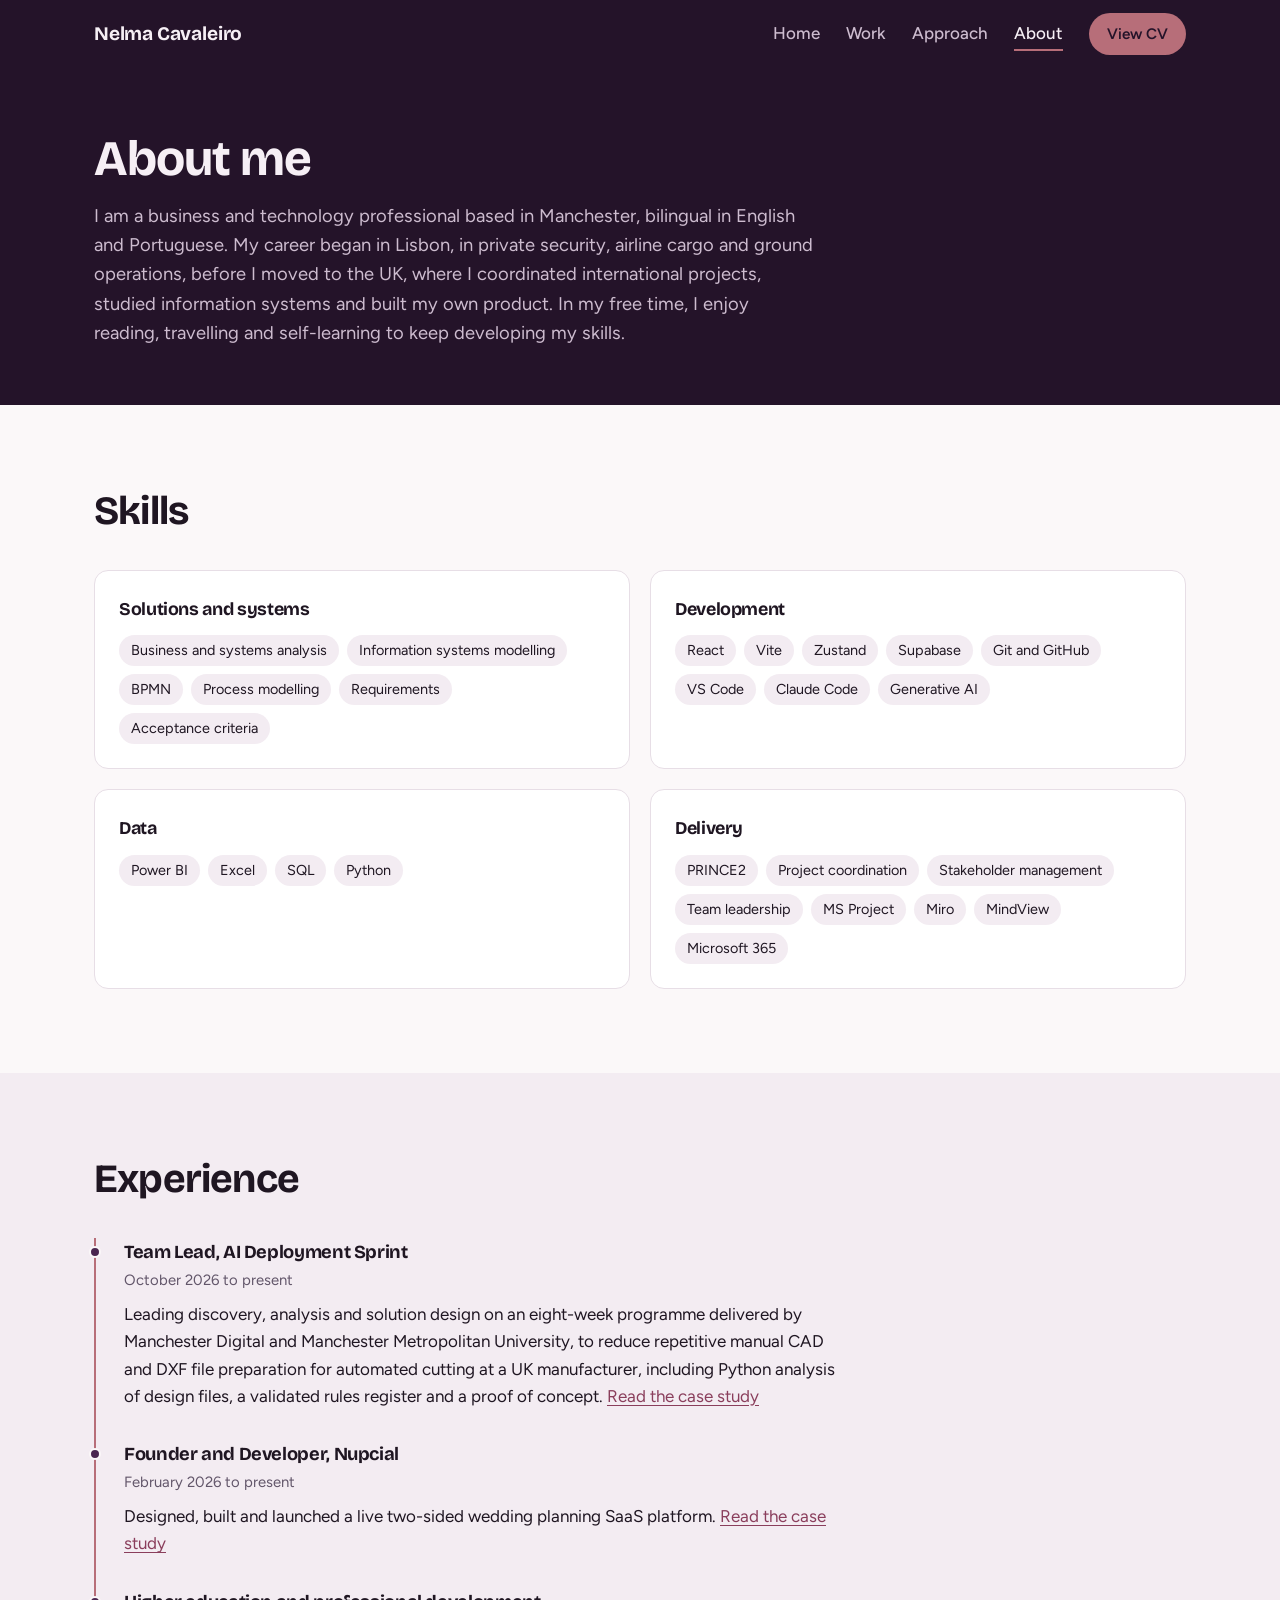
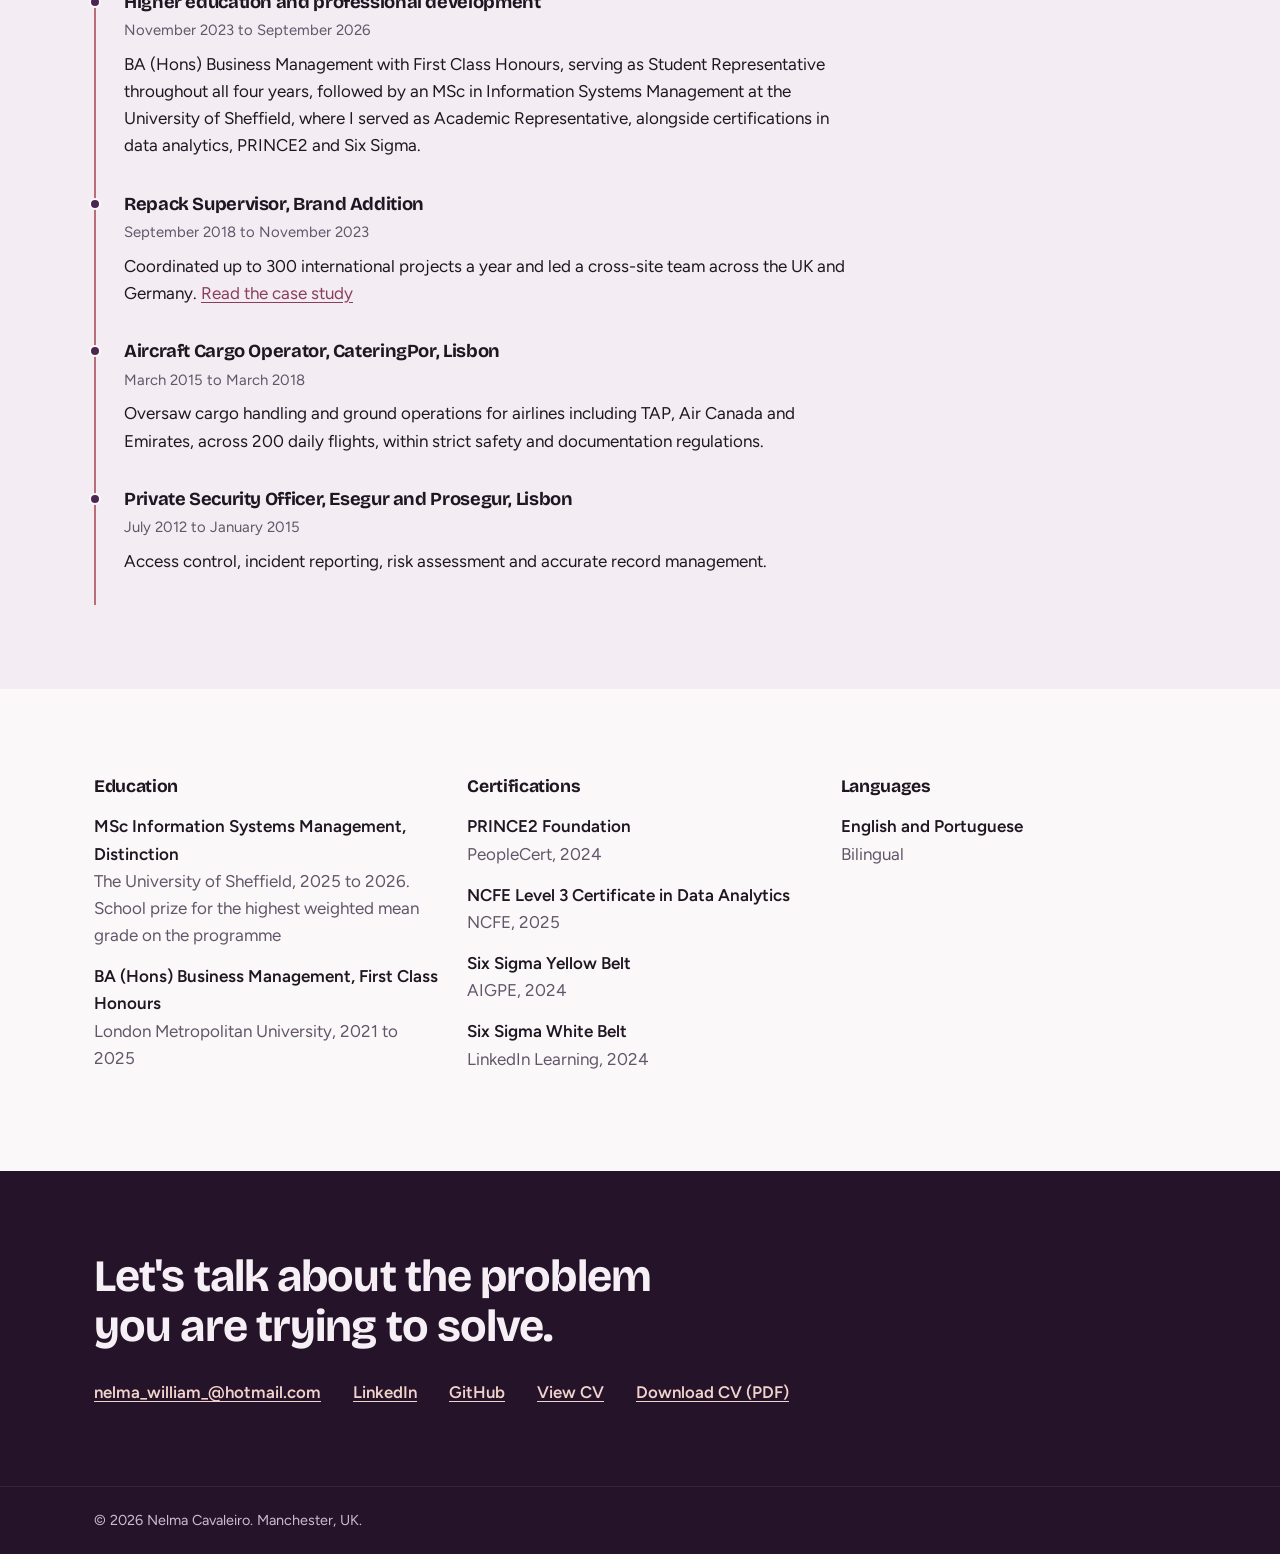
==== about.html @ 1a5c55c7 "Add files upload" ====
<!DOCTYPE html>
<html lang="en-GB">
<head>
  <meta charset="utf-8">
  <meta name="viewport" content="width=device-width, initial-scale=1">
  <title>About | Nelma Cavaleiro</title>
  <meta name="description" content="About Nelma Cavaleiro: skills, experience, education and certifications.">
  <meta property="og:title" content="About | Nelma Cavaleiro">
  <meta property="og:description" content="About Nelma Cavaleiro: skills, experience, education and certifications.">
  <meta property="og:type" content="website">
  <link rel="icon" href="data:image/svg+xml,<svg xmlns='http://www.w3.org/2000/svg' viewBox='0 0 32 32'><rect width='32' height='32' rx='8' fill='%23241329'/><text x='16' y='21.5' font-family='Arial' font-size='14' font-weight='700' fill='%23F1D3CB' text-anchor='middle'>NC</text></svg>">
  <link rel="preconnect" href="https://fonts.googleapis.com">
  <link rel="preconnect" href="https://fonts.gstatic.com" crossorigin>
  <link href="https://fonts.googleapis.com/css2?family=Bricolage+Grotesque:opsz,wght@12..96,500;12..96,700&family=Figtree:wght@400;500;600;700&display=swap" rel="stylesheet">
  <link rel="stylesheet" href="assets/css/style.css">
</head>
<body>
  <a class="skip" href="#main">Skip to content</a>
  <header class="site-header">
    <div class="wrap header-inner">
      <a class="brand" href="index.html">Nelma Cavaleiro</a>
      <button class="nav-toggle" aria-expanded="false" aria-controls="site-nav">Menu</button>
      <nav aria-label="Main">
        <ul class="nav" id="site-nav">
        <li><a href="index.html">Home</a></li>
        <li><a href="work.html">Work</a></li>
        <li><a href="approach.html">Approach</a></li>
        <li><a href="about.html" aria-current="page">About</a></li>
        <li><a class="btn btn-rose btn-small" href="assets/Nelma_Cavaleiro_CV.pdf" target="_blank" rel="noopener">View CV</a></li>
        </ul>
      </nav>
    </div>
  </header>
  <main id="main">
    <section class="page-head">
      <div class="wrap">
        <h1>About me</h1>
        <p>I am a business and technology professional based in Manchester, bilingual in English and Portuguese. My career began in Lisbon, in private security, airline cargo and ground operations, before I moved to the UK, where I coordinated international projects, studied information systems and built my own product. In my free time, I enjoy reading, travelling and self-learning to keep developing my skills.</p>
      </div>
    </section>
    <section class="section">
      <div class="wrap">
        <div class="section-head"><h2>Skills</h2></div>
        <div class="skills">
          <div class="skill-group"><h3>Solutions and systems</h3><ul class="chips"><li>Business and systems analysis</li><li>Information systems modelling</li><li>BPMN</li><li>Process modelling</li><li>Requirements</li><li>Acceptance criteria</li></ul></div>
          <div class="skill-group"><h3>Development</h3><ul class="chips"><li>React</li><li>Vite</li><li>Zustand</li><li>Supabase</li><li>Git and GitHub</li><li>VS Code</li><li>Claude Code</li><li>Generative AI</li></ul></div>
          <div class="skill-group"><h3>Data</h3><ul class="chips"><li>Power BI</li><li>Excel</li><li>SQL</li><li>Python</li></ul></div>
          <div class="skill-group"><h3>Delivery</h3><ul class="chips"><li>PRINCE2</li><li>Project coordination</li><li>Stakeholder management</li><li>Team leadership</li><li>MS Project</li><li>Miro</li><li>MindView</li><li>Microsoft 365</li></ul></div>
        </div>
      </div>
    </section>
    <section class="section section-tint">
      <div class="wrap">
        <div class="section-head"><h2>Experience</h2></div>
        <ol class="timeline">
          <li><h3>Team Lead, AI Deployment Sprint</h3><p class="when">October 2026 to present</p><p>Leading discovery, analysis and solution design on an eight-week programme delivered by Manchester Digital and Manchester Metropolitan University, to reduce repetitive manual CAD and DXF file preparation for automated cutting at a UK manufacturer, including Python analysis of design files, a validated rules register and a proof of concept. <a href="case-ai-sprint.html">Read the case study</a></p></li>
          <li><h3>Founder and Developer, Nupcial</h3><p class="when">February 2026 to present</p><p>Designed, built and launched a live two-sided wedding planning SaaS platform. <a href="case-nupcial.html">Read the case study</a></p></li>
          <li><h3>Higher education and professional development</h3><p class="when">November 2023 to September 2026</p><p>BA (Hons) Business Management with First Class Honours, serving as Student Representative throughout all four years, followed by an MSc in Information Systems Management at the University of Sheffield, where I served as Academic Representative, alongside certifications in data analytics, PRINCE2 and Six Sigma.</p></li>
          <li><h3>Repack Supervisor, Brand Addition</h3><p class="when">September 2018 to November 2023</p><p>Coordinated up to 300 international projects a year and led a cross-site team across the UK and Germany. <a href="case-brand-addition.html">Read the case study</a></p></li>
          <li><h3>Aircraft Cargo Operator, CateringPor, Lisbon</h3><p class="when">March 2015 to March 2018</p><p>Oversaw cargo handling and ground operations for airlines including TAP, Air Canada and Emirates, across 200 daily flights, within strict safety and documentation regulations.</p></li>
          <li><h3>Private Security Officer, Esegur and Prosegur, Lisbon</h3><p class="when">July 2012 to January 2015</p><p>Access control, incident reporting, risk assessment and accurate record management.</p></li>
        </ol>
      </div>
    </section>
    <section class="section">
      <div class="wrap creds">
        <div><h3>Education</h3><dl>
          <dt>MSc Information Systems Management, Distinction</dt><dd>The University of Sheffield, 2025 to 2026. School prize for the highest weighted mean grade on the programme</dd>
          <dt>BA (Hons) Business Management, First Class Honours</dt><dd>London Metropolitan University, 2021 to 2025</dd>
        </dl></div>
        <div><h3>Certifications</h3><dl>
          <dt>PRINCE2 Foundation</dt><dd>PeopleCert, 2024</dd>
          <dt>NCFE Level 3 Certificate in Data Analytics</dt><dd>NCFE, 2025</dd>
          <dt>Six Sigma Yellow Belt</dt><dd>AIGPE, 2024</dd>
          <dt>Six Sigma White Belt</dt><dd>LinkedIn Learning, 2024</dd>
        </dl></div>
        <div><h3>Languages</h3><dl>
          <dt>English and Portuguese</dt><dd>Bilingual</dd>
        </dl></div>
      </div>
    </section>
  </main>
  <section class="contact" id="contact">
    <div class="wrap">
      <h2>Let's talk about the problem you are trying to solve.</h2>
      <ul class="contact-links">
        <li><a href="mailto:nelma_william_@hotmail.com">nelma_william_@hotmail.com</a></li>
        <li><a href="https://www.linkedin.com/in/nelma-cavaleiro" target="_blank" rel="noopener">LinkedIn</a></li>
        <li><a href="https://github.com/nelmacavaleiro" target="_blank" rel="noopener">GitHub</a></li>
        <li><a href="assets/Nelma_Cavaleiro_CV.pdf" target="_blank" rel="noopener">View CV</a></li>
        <li><a href="assets/Nelma_Cavaleiro_CV.pdf" download="Nelma_Cavaleiro_CV.pdf">Download CV (PDF)</a></li>
      </ul>
    </div>
  </section>
  <footer class="site-footer">
    <div class="wrap"><p>&copy; <span id="year">2026</span> Nelma Cavaleiro. Manchester, UK.</p></div>
  </footer>
  <script src="assets/js/main.js"></script>
</body>
</html>
---- assets/css/style.css ----
/* Palette: deep plum and rose gold, with a soft blush white for reading. */
:root {
  --bg: #FBF8F9;
  --surface: #FFFFFF;
  --ink: #1F1622;
  --muted: #62566A;
  --line: #E7DEE6;
  --link: #8A3E5C;
  --plum-900: #241329;
  --plum-700: #4A2650;
  --plum-tint: #F3ECF2;
  --rose: #B76E79;
  --rose-soft: #F1D3CB;
  --on-dark: #F6EFF5;
  --on-dark-muted: #CDBCCF;
  --display: "Bricolage Grotesque", "Segoe UI", "Helvetica Neue", Arial, sans-serif;
  --body: "Figtree", "Segoe UI", "Helvetica Neue", Arial, sans-serif;
  --wrap: 1140px;
  color-scheme: light;
}

@media (prefers-color-scheme: dark) {
  :root {
    --bg: #150C18;
    --surface: #201525;
    --ink: #F2EAF2;
    --muted: #B8A9BD;
    --line: #3A2B3F;
    --link: #EBA9B7;
    --plum-900: #0E0710;
    --plum-700: #6B3A73;
    --plum-tint: #1E1323;
    --rose: #D49AA2;
    --rose-soft: #4A2B33;
    color-scheme: dark;
  }
}

*, *::before, *::after { box-sizing: border-box; }
html { scroll-behavior: smooth; scroll-padding-top: 84px; }
body { margin: 0; background: var(--bg); color: var(--ink); font-family: var(--body); font-size: 1.0625rem; line-height: 1.6; -webkit-font-smoothing: antialiased; }
img, svg { max-width: 100%; }
a { color: var(--link); text-underline-offset: 3px; }
a:hover { text-decoration-thickness: 2px; }
:focus-visible { outline: 3px solid var(--rose); outline-offset: 3px; border-radius: 4px; }
h1, h2, h3 { font-family: var(--display); letter-spacing: -0.02em; }

.wrap { max-width: var(--wrap); margin: 0 auto; padding: 0 24px; }
.skip { position: absolute; left: 16px; top: -48px; background: var(--plum-700); color: #fff; padding: 8px 14px; border-radius: 6px; z-index: 20; }
.skip:focus { top: 12px; }

/* Header */
.site-header { position: sticky; top: 0; z-index: 10; background: var(--plum-900); color: var(--on-dark); }
.header-inner { display: flex; align-items: center; justify-content: space-between; min-height: 68px; gap: 16px; }
.brand { font-family: var(--display); font-weight: 700; font-size: 1.2rem; color: var(--on-dark); text-decoration: none; letter-spacing: -0.01em; }
.brand span { color: var(--rose-soft); font-weight: 500; }
.nav { list-style: none; display: flex; align-items: center; gap: 26px; margin: 0; padding: 0; }
.nav a:not(.btn) { color: var(--on-dark-muted); text-decoration: none; font-weight: 500; padding: 6px 0; border-bottom: 2px solid transparent; }
.nav a:not(.btn):hover { color: var(--on-dark); }
.nav a[aria-current="page"] { color: var(--on-dark); border-bottom-color: var(--rose); }
.nav-toggle { display: none; background: none; border: 1px solid rgba(255,255,255,.3); color: var(--on-dark); border-radius: 8px; padding: 7px 12px; font: inherit; font-weight: 600; cursor: pointer; }

/* Buttons */
.btn { display: inline-block; font-family: var(--body); font-weight: 600; text-decoration: none; padding: 12px 22px; border-radius: 999px; border: 2px solid transparent; transition: background-color .15s ease, color .15s ease, border-color .15s ease; }
.btn-rose { background: var(--rose); color: #241329; }
.btn-rose:hover { background: var(--rose-soft); color: #241329; }
.btn-line-light { border-color: rgba(246,239,245,.45); color: var(--on-dark); }
.btn-line-light:hover { border-color: var(--on-dark); }
.btn-plum { background: var(--plum-700); color: #fff; }
.btn-plum:hover { background: var(--plum-900); }
.btn-small { padding: 7px 16px; font-size: .95rem; }

/* Hero */
.hero { background: var(--plum-900); color: var(--on-dark); position: relative; overflow: hidden; }
.hero::before { content: ""; position: absolute; inset: auto -10% -60% 40%; height: 120%; background: radial-gradient(closest-side, rgba(183,110,121,.22), transparent); pointer-events: none; }
.hero-inner { position: relative; display: grid; grid-template-columns: 1.1fr 1fr; gap: 56px; align-items: center; padding-top: 72px; padding-bottom: 84px; }
.hero-meta { color: var(--on-dark-muted); margin: 0 0 16px; font-weight: 500; }
.hero h1 { font-size: clamp(2.2rem, 4.4vw, 3.6rem); line-height: 1.05; font-weight: 700; margin: 0 0 22px; max-width: 17ch; }
.lede { font-size: 1.18rem; line-height: 1.65; color: var(--on-dark-muted); max-width: 50ch; margin: 0 0 24px; }
.focus { list-style: none; display: flex; flex-wrap: wrap; gap: 10px; margin: 0 0 32px; padding: 0; }
.focus li { border: 1px solid rgba(241,211,203,.5); color: var(--rose-soft); border-radius: 999px; padding: 6px 15px; font-weight: 600; font-size: .95rem; }
.hero-actions { display: flex; gap: 14px; flex-wrap: wrap; }

/* System map: the signature element */
.system-map { margin: 0; }
.system-map svg { display: block; width: 100%; height: auto; }
.links path { fill: none; stroke: var(--rose); stroke-width: 2.5; stroke-dasharray: 120; }
.joints circle { fill: var(--rose); }
.node rect { fill: rgba(255,255,255,.06); stroke: rgba(255,255,255,.22); stroke-width: 1.5; transition: fill .15s ease, stroke .15s ease; }
.node .n-title { font-family: var(--display); font-weight: 700; font-size: 18px; fill: #F6EFF5; }
.node .n-sub { font-family: var(--body); font-size: 14px; fill: #CDBCCF; }
.node:hover rect, .node:focus-visible rect { fill: rgba(183,110,121,.18); stroke: var(--rose); }
.node:focus { outline: none; }
.node-current rect { stroke: var(--rose); stroke-width: 2; }
.system-map figcaption { color: var(--on-dark-muted); font-size: .92rem; margin-top: 10px; }
@media (prefers-reduced-motion: no-preference) {
  .links path { animation: draw .7s ease-out both; }
  .links path:nth-child(2) { animation-delay: .4s; }
  .links path:nth-child(3) { animation-delay: .8s; }
  .joints circle { animation: fade .3s ease-out both; }
  .joints circle:nth-child(1) { animation-delay: .6s; }
  .joints circle:nth-child(2) { animation-delay: 1s; }
  .joints circle:nth-child(3) { animation-delay: 1.4s; }
}
@keyframes draw { from { stroke-dashoffset: 120; } to { stroke-dashoffset: 0; } }
@keyframes fade { from { opacity: 0; } to { opacity: 1; } }

/* Capabilities strip */
.capabilities { background: var(--surface); border-bottom: 1px solid var(--line); }
.cap-grid { display: grid; grid-template-columns: repeat(4, 1fr); }
.cap { padding: 36px 28px 36px 0; }
.cap + .cap { padding-left: 28px; border-left: 1px solid var(--line); }
.cap h2 { font-size: 1.3rem; margin: 0 0 8px; line-height: 1.2; }
.cap p { margin: 0 0 12px; color: var(--muted); line-height: 1.55; }
.cap .evidence { font-size: .9rem; color: var(--link); font-weight: 600; margin: 0; }

/* Sections */
.section { padding: 84px 0; }
.section-tint { background: var(--plum-tint); }
.section-head { max-width: 64ch; margin-bottom: 36px; }
.section-head h2 { font-size: clamp(1.8rem, 3.2vw, 2.5rem); line-height: 1.12; margin: 0 0 12px; }
.section-head p { color: var(--muted); margin: 0; font-size: 1.1rem; }
.more { display: inline-block; margin-top: 30px; font-weight: 600; }

/* Video */
.video-frame { position: relative; aspect-ratio: 16 / 9; max-width: 860px; border-radius: 14px; overflow: hidden; border: 1px solid var(--line); background: var(--surface); }
.video-frame iframe { position: absolute; inset: 0; width: 100%; height: 100%; border: 0; }

/* Work cards */
.work-grid { display: grid; grid-template-columns: repeat(2, 1fr); gap: 20px; }
.work-card { display: flex; flex-direction: column; background: var(--surface); border: 1px solid var(--line); border-radius: 16px; padding: 30px; text-decoration: none; color: var(--ink); transition: border-color .15s ease; }
.work-card:hover, .work-card:focus-visible { border-color: var(--rose); }
.work-card .kind { color: var(--muted); font-size: .92rem; font-weight: 500; margin: 0 0 10px; }
.work-card h3 { font-size: 1.4rem; line-height: 1.22; margin: 0 0 10px; }
.work-card p { color: var(--muted); margin: 0 0 18px; }
.work-card .read { margin-top: auto; color: var(--link); font-weight: 600; }
.tags { display: flex; flex-wrap: wrap; gap: 8px; margin: 0 0 20px; padding: 0; list-style: none; }
.tags li { font-size: .85rem; background: var(--plum-tint); color: var(--ink); border-radius: 999px; padding: 3px 12px; }
.status { display: inline-block; font-size: .82rem; font-weight: 700; background: var(--rose-soft); color: var(--ink); border-radius: 999px; padding: 2px 10px; margin-left: 6px; vertical-align: 2px; }

/* Process flow (a true sequence, so numbered) */
.flow { list-style: none; margin: 0; padding: 0; display: grid; grid-template-columns: repeat(6, 1fr); gap: 0; counter-reset: s; position: relative; }
.flow li { counter-increment: s; padding: 0 18px 0 0; position: relative; }
.flow li::before { content: counter(s); display: grid; place-items: center; width: 42px; height: 42px; border-radius: 50%; background: var(--plum-700); color: #fff; font-family: var(--display); font-weight: 700; margin-bottom: 14px; position: relative; z-index: 1; }
.flow li::after { content: ""; position: absolute; top: 20px; left: 42px; right: 0; height: 2px; background: var(--rose); opacity: .6; }
.flow li:last-child::after { display: none; }
.flow h3 { font-size: 1.08rem; margin: 0 0 6px; }
.flow p { margin: 0; color: var(--muted); font-size: .97rem; line-height: 1.5; }

/* Page header for inner pages */
.page-head { background: var(--plum-900); color: var(--on-dark); padding: 64px 0 56px; }
.page-head h1 { font-size: clamp(2rem, 4vw, 3.1rem); line-height: 1.08; margin: 0 0 16px; max-width: 22ch; }
.page-head p { color: var(--on-dark-muted); font-size: 1.15rem; max-width: 60ch; margin: 0; }
.crumbs { margin: 0 0 18px; font-size: .95rem; }
.crumbs a { color: var(--rose-soft); }
.case-meta { display: grid; grid-template-columns: repeat(4, auto); justify-content: start; gap: 12px 44px; margin: 28px 0 0; }
.case-meta dt { color: var(--on-dark-muted); font-size: .88rem; }
.case-meta dd { margin: 0; font-weight: 600; }

/* Long-form content */
.prose-grid { display: grid; grid-template-columns: minmax(0, 1fr) 320px; gap: 64px; align-items: start; }
.prose h2 { font-size: 1.55rem; margin: 44px 0 12px; line-height: 1.2; }
.prose h2:first-child { margin-top: 0; }
.prose p, .prose li { max-width: 66ch; }
.prose ul { padding-left: 1.2em; }
.prose li { margin-bottom: 8px; }
.side { position: sticky; top: 100px; display: flex; flex-direction: column; gap: 18px; }
.side-box { background: var(--surface); border: 1px solid var(--line); border-radius: 14px; padding: 22px; }
.side-box h3 { font-size: 1rem; margin: 0 0 10px; color: var(--link); }
.side-box p { margin: 0; line-height: 1.55; }
.next { display: flex; justify-content: space-between; gap: 20px; flex-wrap: wrap; border-top: 1px solid var(--line); margin-top: 56px; padding-top: 28px; font-weight: 600; }

/* Diagrams on light backgrounds */
.arch { margin: 0; }
.arch svg { display: block; width: 100%; height: auto; }
.arch-links path { stroke: var(--rose); stroke-width: 2.5; fill: none; }
.a-box { fill: var(--surface); stroke: var(--line); stroke-width: 1.5; }
.a-main { fill: var(--plum-tint); stroke: var(--plum-700); }
.a-title { font-family: var(--display); font-weight: 700; font-size: 15px; fill: var(--ink); }
.a-sub { font-family: var(--body); font-size: 12.5px; fill: var(--muted); }
.a-chip { fill: var(--surface); stroke: var(--line); }
.a-chip-t { font-family: var(--body); font-size: 11.5px; fill: var(--ink); }
.arch figcaption { text-align: center; color: var(--muted); font-size: .85rem; margin-top: 8px; }

/* Approach page */
.step-detail { display: grid; grid-template-columns: 80px minmax(0, 1fr) minmax(0, 1fr); gap: 32px; padding: 40px 0; border-top: 1px solid var(--line); }
.step-num { font-family: var(--display); font-weight: 700; font-size: 2.6rem; color: var(--rose); line-height: 1; }
.step-detail h2 { font-size: 1.6rem; margin: 0 0 10px; }
.step-detail p { margin: 0 0 12px; }
.step-detail h3 { font-size: .98rem; margin: 0 0 6px; color: var(--link); }
.step-detail ul { margin: 0 0 16px; padding-left: 1.15em; }
.principles { display: grid; grid-template-columns: repeat(2, 1fr); gap: 20px; }
.principle { background: var(--surface); border-left: 4px solid var(--rose); border-radius: 0 12px 12px 0; padding: 22px 24px; }
.principle h3 { margin: 0 0 6px; font-size: 1.15rem; }
.principle p { margin: 0; color: var(--muted); }

/* About page */
.skills { display: grid; grid-template-columns: repeat(2, 1fr); gap: 20px; }
.skill-group { background: var(--surface); border: 1px solid var(--line); border-radius: 14px; padding: 24px; }
.skill-group h3 { margin: 0 0 12px; font-size: 1.12rem; }
.chips { list-style: none; display: flex; flex-wrap: wrap; gap: 8px; margin: 0; padding: 0; }
.chips li { font-size: .9rem; background: var(--plum-tint); border-radius: 999px; padding: 4px 12px; }
.timeline { list-style: none; margin: 0; padding: 0; border-left: 2px solid var(--rose); }
.timeline li { position: relative; padding: 0 0 30px 28px; }
.timeline li::before { content: ""; position: absolute; left: -7px; top: 8px; width: 12px; height: 12px; border-radius: 50%; background: var(--plum-700); border: 2px solid var(--bg); }
.timeline h3 { margin: 0; font-size: 1.15rem; }
.timeline .when { color: var(--muted); font-size: .93rem; margin: 2px 0 8px; }
.timeline p { margin: 0; max-width: 66ch; }
.creds { display: grid; grid-template-columns: repeat(3, 1fr); gap: 28px; }
.creds h3 { margin: 0 0 12px; font-size: 1.1rem; }
.creds dl { margin: 0; }
.creds dt { font-weight: 600; }
.creds dd { margin: 0 0 14px; color: var(--muted); }

/* Contact band */
.contact { background: var(--plum-900); color: var(--on-dark); padding: 80px 0; }
.contact h2 { font-size: clamp(1.8rem, 3.6vw, 2.8rem); line-height: 1.12; max-width: 22ch; margin: 0 0 28px; }
.contact-links { list-style: none; margin: 0; padding: 0; display: flex; flex-wrap: wrap; gap: 14px 32px; }
.contact-links a { color: var(--rose-soft); font-weight: 600; font-size: 1.05rem; }
.site-footer { background: var(--plum-900); color: var(--on-dark-muted); border-top: 1px solid rgba(255,255,255,.08); padding: 22px 0; font-size: .9rem; }
.site-footer p { margin: 0; }

/* Responsive */
@media (max-width: 960px) {
  .hero-inner { grid-template-columns: 1fr; gap: 40px; padding-top: 52px; }
  .system-map { max-width: 520px; }
  .cap-grid { grid-template-columns: repeat(2, 1fr); }
  .cap, .cap + .cap { padding: 28px 22px; border-left: 0; border-top: 1px solid var(--line); }
  .flow { grid-template-columns: repeat(3, 1fr); row-gap: 30px; }
  .flow li:nth-child(3)::after { display: none; }
  .prose-grid { grid-template-columns: 1fr; gap: 40px; }
  .side { position: static; }
  .step-detail { grid-template-columns: 60px 1fr; }
  .step-detail > div:last-child { grid-column: 2; }
  .creds { grid-template-columns: 1fr 1fr; }
  .case-meta { grid-template-columns: repeat(2, auto); }
}
@media (max-width: 720px) {
  .nav-toggle { display: inline-block; margin-left: auto; }
  .header-inner { gap: 0; }
  .nav { display: none; position: absolute; left: 0; right: 0; top: 68px; background: var(--plum-900); flex-direction: column; align-items: flex-start; gap: 4px; padding: 12px 24px 22px; border-top: 1px solid rgba(255,255,255,.1); }
  .nav.open { display: flex; }
  .work-grid, .skills, .principles, .creds { grid-template-columns: 1fr; }
  .cap-grid { grid-template-columns: 1fr; }
  .flow { grid-template-columns: 1fr; }
  .flow li { padding-left: 58px; min-height: 42px; }
  .flow li::before { position: absolute; left: 0; top: 0; margin: 0; }
  .flow li::after { display: none; }
  .section { padding: 60px 0; }
  .step-detail { grid-template-columns: 1fr; gap: 12px; }
  .step-detail > div:last-child { grid-column: auto; }
}
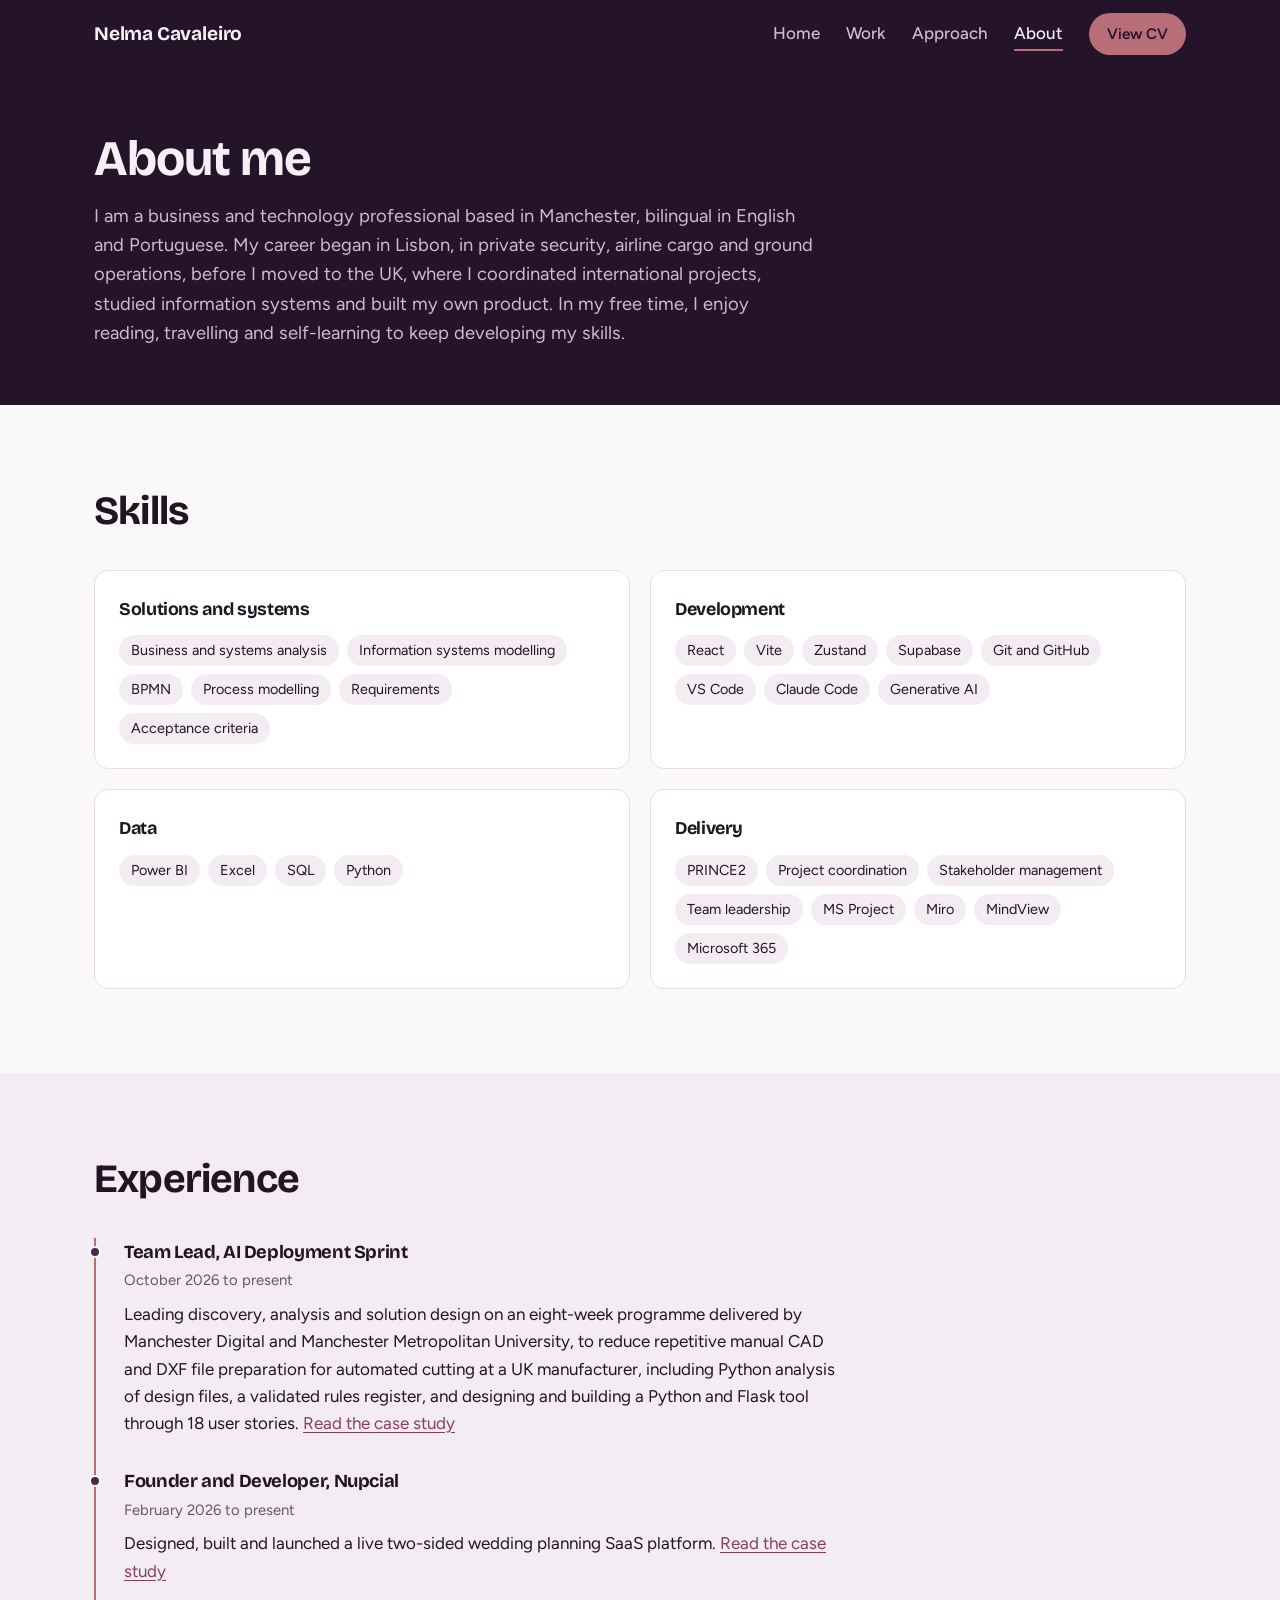
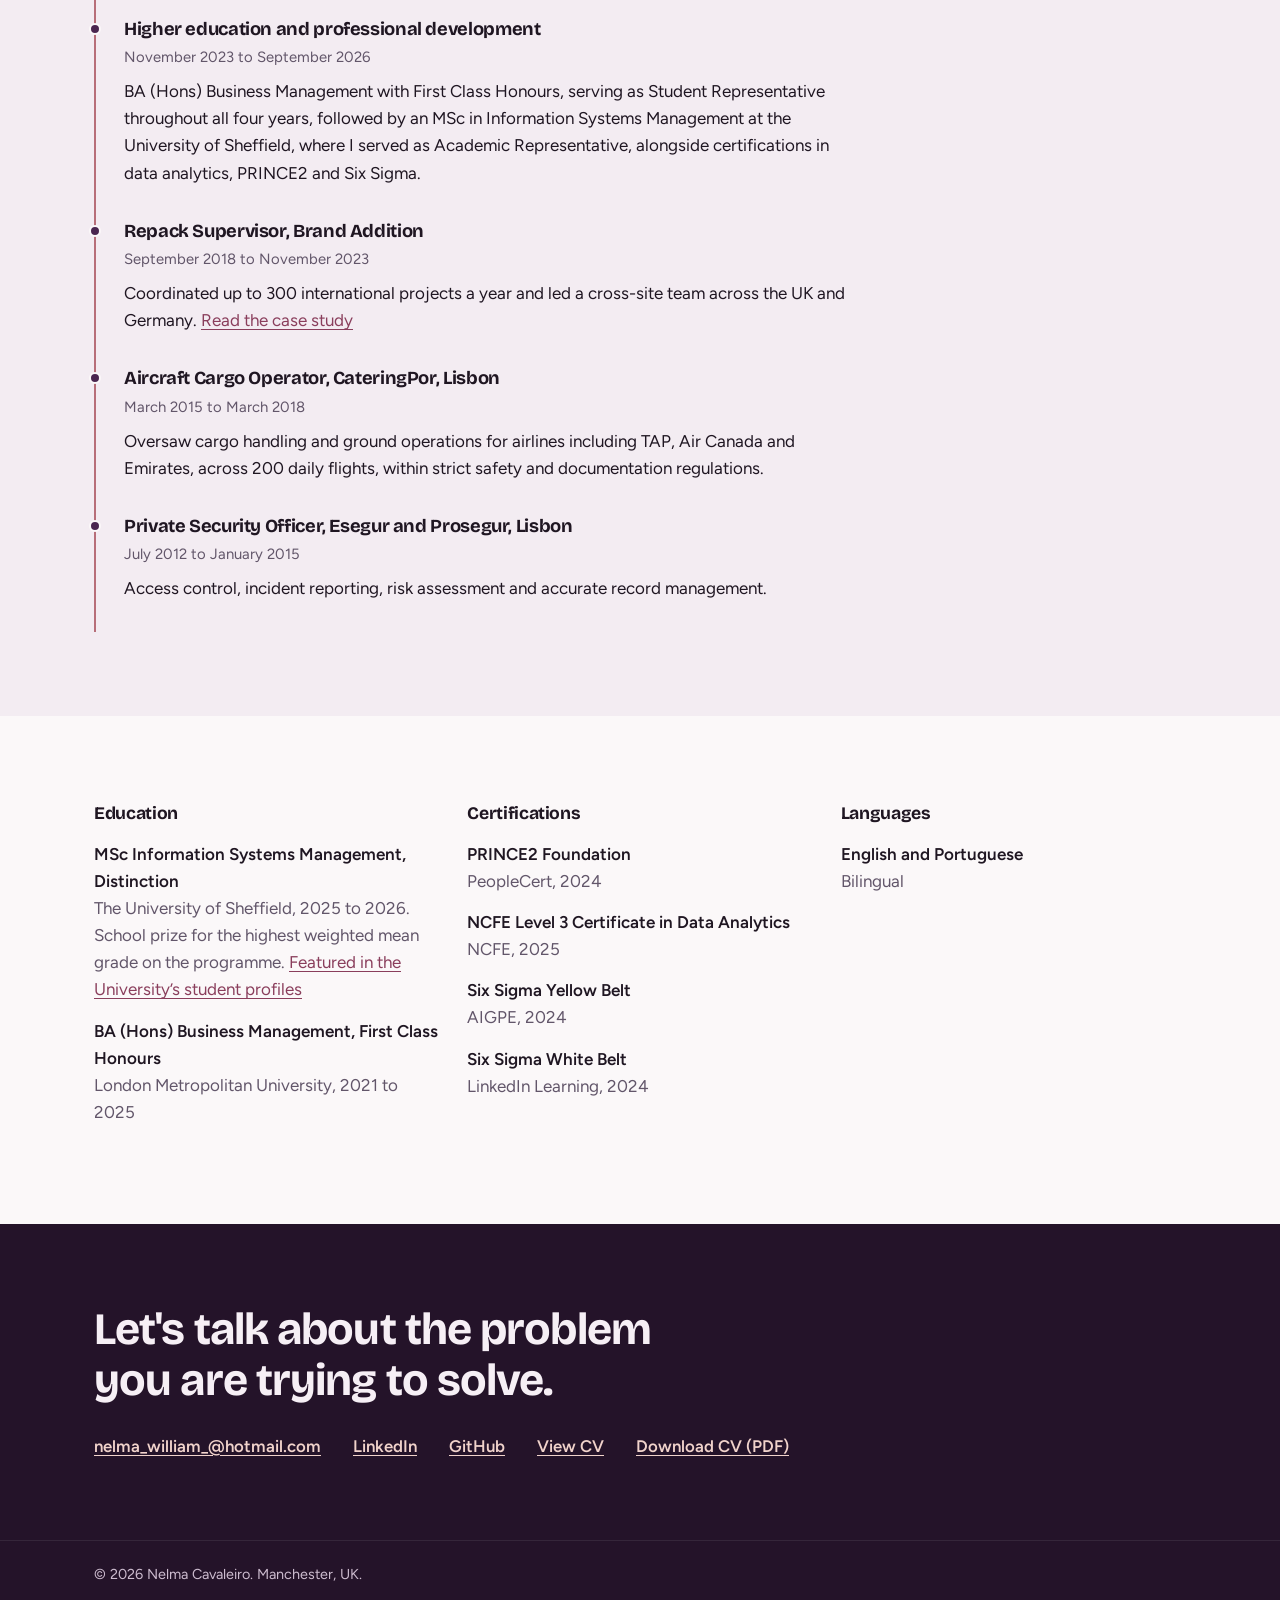
==== commit e8a6511a: "Add files via upload" ====
--- a/about.html
+++ b/about.html
@@ -53,7 +53,7 @@
       <div class="wrap">
         <div class="section-head"><h2>Experience</h2></div>
         <ol class="timeline">
-          <li><h3>Team Lead, AI Deployment Sprint</h3><p class="when">October 2026 to present</p><p>Leading discovery, analysis and solution design on an eight-week programme delivered by Manchester Digital and Manchester Metropolitan University, to reduce repetitive manual CAD and DXF file preparation for automated cutting at a UK manufacturer, including Python analysis of design files, a validated rules register and a proof of concept. <a href="case-ai-sprint.html">Read the case study</a></p></li>
+          <li><h3>Team Lead, AI Deployment Sprint</h3><p class="when">October 2026 to present</p><p>Leading discovery, analysis and solution design on an eight-week programme delivered by Manchester Digital and Manchester Metropolitan University, to reduce repetitive manual CAD and DXF file preparation for automated cutting at a UK manufacturer, including Python analysis of design files, a validated rules register, and designing and building a Python and Flask tool through 18 user stories. <a href="case-ai-sprint.html">Read the case study</a></p></li>
           <li><h3>Founder and Developer, Nupcial</h3><p class="when">February 2026 to present</p><p>Designed, built and launched a live two-sided wedding planning SaaS platform. <a href="case-nupcial.html">Read the case study</a></p></li>
           <li><h3>Higher education and professional development</h3><p class="when">November 2023 to September 2026</p><p>BA (Hons) Business Management with First Class Honours, serving as Student Representative throughout all four years, followed by an MSc in Information Systems Management at the University of Sheffield, where I served as Academic Representative, alongside certifications in data analytics, PRINCE2 and Six Sigma.</p></li>
           <li><h3>Repack Supervisor, Brand Addition</h3><p class="when">September 2018 to November 2023</p><p>Coordinated up to 300 international projects a year and led a cross-site team across the UK and Germany. <a href="case-brand-addition.html">Read the case study</a></p></li>
@@ -65,7 +65,7 @@
     <section class="section">
       <div class="wrap creds">
         <div><h3>Education</h3><dl>
-          <dt>MSc Information Systems Management, Distinction</dt><dd>The University of Sheffield, 2025 to 2026. School prize for the highest weighted mean grade on the programme</dd>
+          <dt>MSc Information Systems Management, Distinction</dt><dd>The University of Sheffield, 2025 to 2026. School prize for the highest weighted mean grade on the programme. <a href="https://sheffield.ac.uk/ijc/postgraduate/meet-our-postgraduate-students/nelma-william-dos-santos-cavaleiro" target="_blank" rel="noopener">Featured in the University’s student profiles</a></dd>
           <dt>BA (Hons) Business Management, First Class Honours</dt><dd>London Metropolitan University, 2021 to 2025</dd>
         </dl></div>
         <div><h3>Certifications</h3><dl>
--- a/assets/css/style.css
+++ b/assets/css/style.css
@@ -250,3 +250,17 @@
   .step-detail { grid-template-columns: 1fr; gap: 12px; }
   .step-detail > div:last-child { grid-column: auto; }
 }
+
+/* Screenshot gallery */
+.gallery-section { margin-top: 56px; }
+.gallery-section h2 { font-size: 1.55rem; margin: 0 0 8px; }
+.gallery-section > p { color: var(--muted); margin: 0 0 24px; max-width: 66ch; }
+.gallery { display: grid; grid-template-columns: repeat(2, minmax(0, 1fr)); gap: 22px; }
+.shot { margin: 0; }
+.shot a { display: block; border: 1px solid var(--line); border-radius: 12px; overflow: hidden; background: var(--surface); transition: border-color .15s ease; }
+.shot a:hover, .shot a:focus-visible { border-color: var(--rose); }
+.shot img { display: block; width: 100%; height: auto; }
+.shot figcaption { font-size: .92rem; color: var(--muted); margin-top: 8px; line-height: 1.5; }
+.shot figcaption b { color: var(--ink); font-weight: 600; }
+.feature-shot { margin: 18px 0 0; max-width: 560px; }
+@media (max-width: 720px) { .gallery { grid-template-columns: 1fr; } }
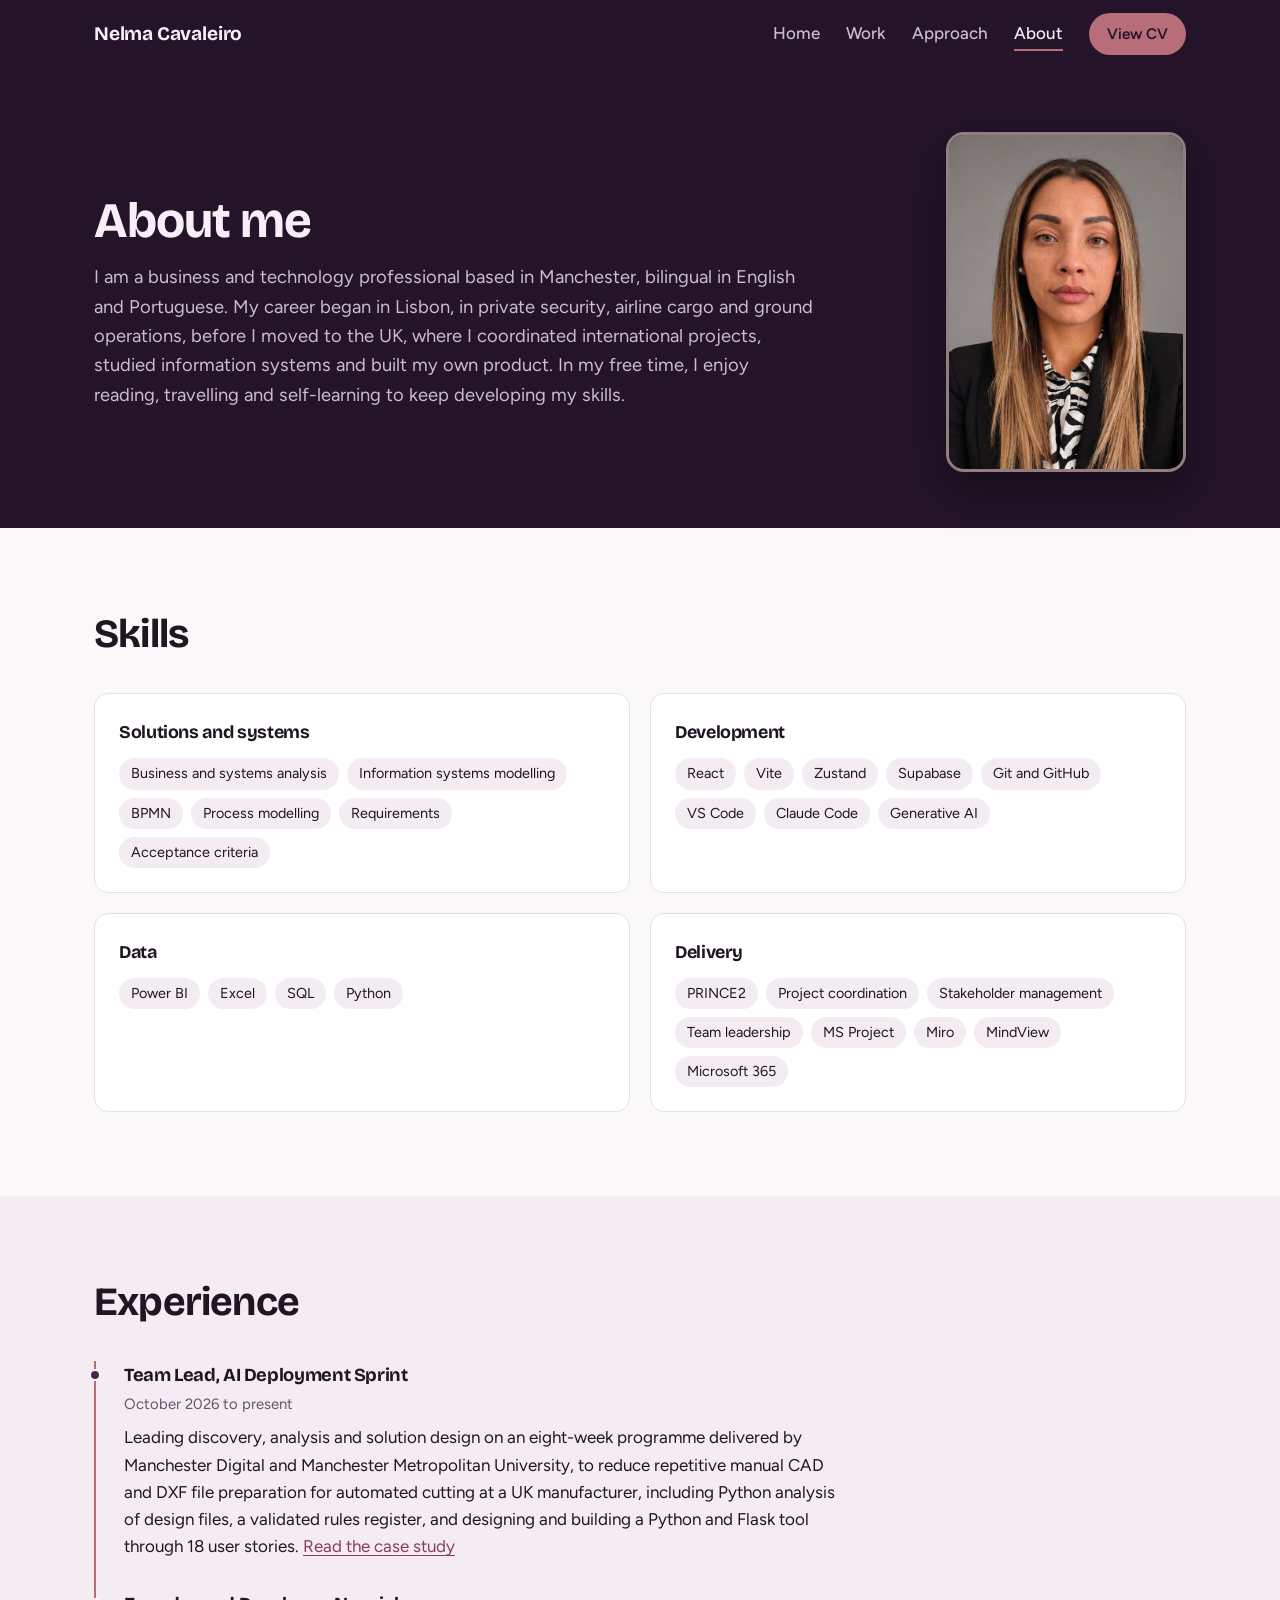
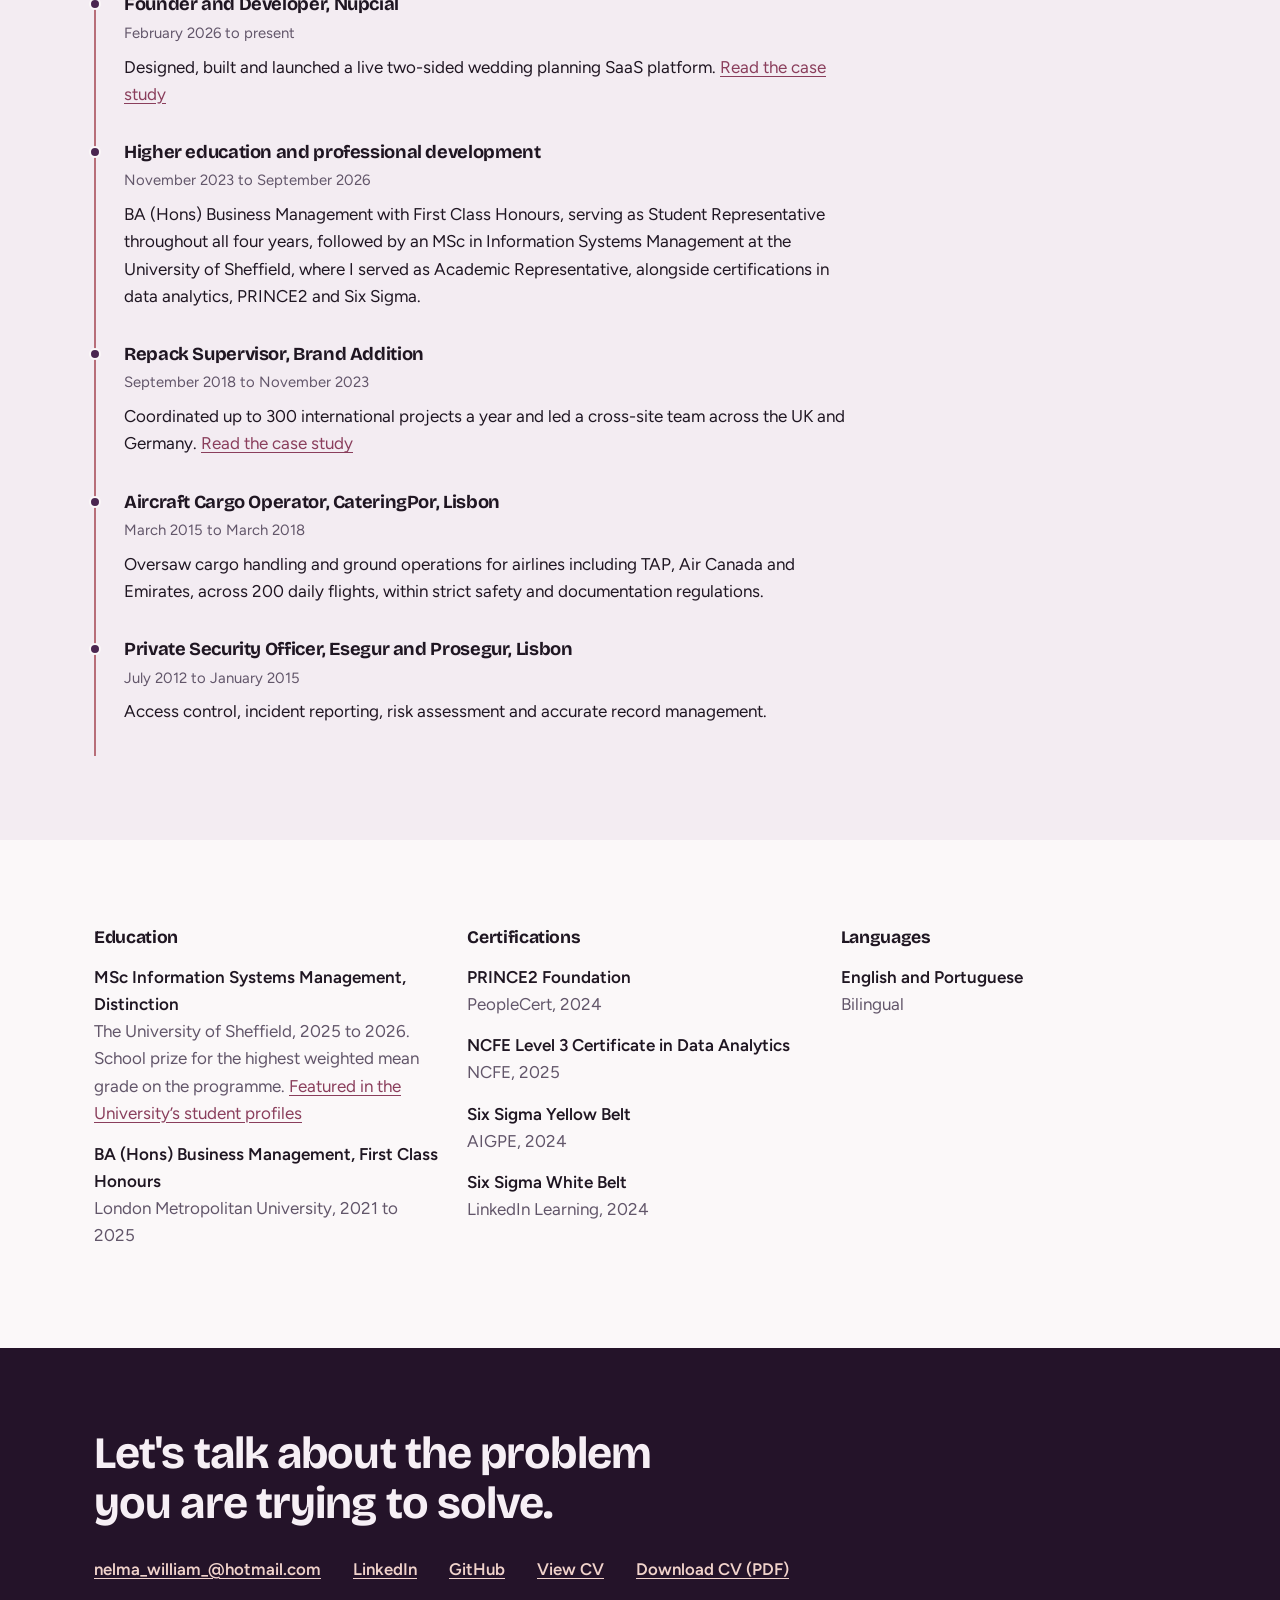
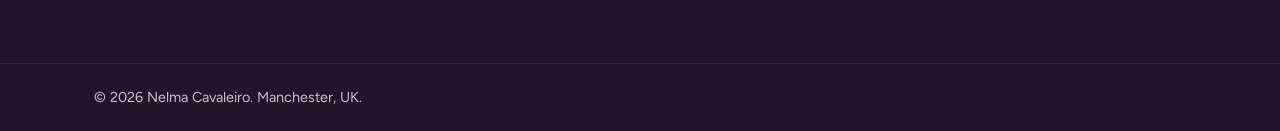
==== commit ffc81e68: "Add files via upload" ====
--- a/about.html
+++ b/about.html
@@ -33,9 +33,12 @@
   </header>
   <main id="main">
     <section class="page-head">
-      <div class="wrap">
-        <h1>About me</h1>
-        <p>I am a business and technology professional based in Manchester, bilingual in English and Portuguese. My career began in Lisbon, in private security, airline cargo and ground operations, before I moved to the UK, where I coordinated international projects, studied information systems and built my own product. In my free time, I enjoy reading, travelling and self-learning to keep developing my skills.</p>
+      <div class="wrap about-head">
+        <div>
+          <h1>About me</h1>
+          <p>I am a business and technology professional based in Manchester, bilingual in English and Portuguese. My career began in Lisbon, in private security, airline cargo and ground operations, before I moved to the UK, where I coordinated international projects, studied information systems and built my own product. In my free time, I enjoy reading, travelling and self-learning to keep developing my skills.</p>
+        </div>
+        <img class="portrait" src="assets/img/nelma-cavaleiro.jpg" alt="Nelma Cavaleiro" width="600" height="850">
       </div>
     </section>
     <section class="section">
--- a/assets/css/style.css
+++ b/assets/css/style.css
@@ -255,12 +255,34 @@
 .gallery-section { margin-top: 56px; }
 .gallery-section h2 { font-size: 1.55rem; margin: 0 0 8px; }
 .gallery-section > p { color: var(--muted); margin: 0 0 24px; max-width: 66ch; }
-.gallery { display: grid; grid-template-columns: repeat(2, minmax(0, 1fr)); gap: 22px; }
-.shot { margin: 0; }
-.shot a { display: block; border: 1px solid var(--line); border-radius: 12px; overflow: hidden; background: var(--surface); transition: border-color .15s ease; }
+.gallery { display: grid; grid-template-columns: repeat(6, minmax(0, 1fr)); gap: 24px; }
+.shot { margin: 0; display: flex; flex-direction: column; }
+.shot a { display: block; border: 1px solid var(--line); border-radius: 12px; overflow: hidden; background: #FFFFFF; transition: border-color .15s ease; }
 .shot a:hover, .shot a:focus-visible { border-color: var(--rose); }
-.shot img { display: block; width: 100%; height: auto; }
-.shot figcaption { font-size: .92rem; color: var(--muted); margin-top: 8px; line-height: 1.5; }
+.shot img { display: block; width: 100%; height: 100%; object-fit: cover; object-position: left top; }
+.shot figcaption { font-size: .92rem; color: var(--muted); margin-top: 10px; line-height: 1.5; }
 .shot figcaption b { color: var(--ink); font-weight: 600; }
+.shot-landing { grid-column: span 2; }
+.shot-dash { grid-column: span 4; }
+.shot-landing a, .shot-dash a { aspect-ratio: auto; height: 340px; }
+.shot-landing img { object-fit: contain; object-position: center; }
+.shot-wide { grid-column: span 6; }
+.shot-wide a { aspect-ratio: 1600 / 862; }
+.shot-card { grid-column: span 3; }
+.shot-card a { aspect-ratio: 16 / 10; }
 .feature-shot { margin: 18px 0 0; max-width: 560px; }
-@media (max-width: 720px) { .gallery { grid-template-columns: 1fr; } }
+.feature-shot img { height: auto; }
+@media (max-width: 900px) {
+  .gallery { grid-template-columns: 1fr; }
+  .shot-landing, .shot-dash, .shot-wide, .shot-card { grid-column: auto; }
+  .shot-landing a { height: 420px; }
+  .shot-dash a { height: auto; aspect-ratio: 1600 / 725; }
+}
+
+/* About page portrait */
+.about-head { display: grid; grid-template-columns: minmax(0, 1fr) 240px; gap: 56px; align-items: center; }
+.portrait { display: block; width: 100%; height: auto; aspect-ratio: 600 / 850; object-fit: cover; border-radius: 18px; border: 3px solid rgba(241, 211, 203, .55); box-shadow: 0 18px 40px rgba(0, 0, 0, .35); }
+@media (max-width: 720px) {
+  .about-head { grid-template-columns: 1fr; gap: 28px; }
+  .portrait { width: 180px; order: -1; }
+}
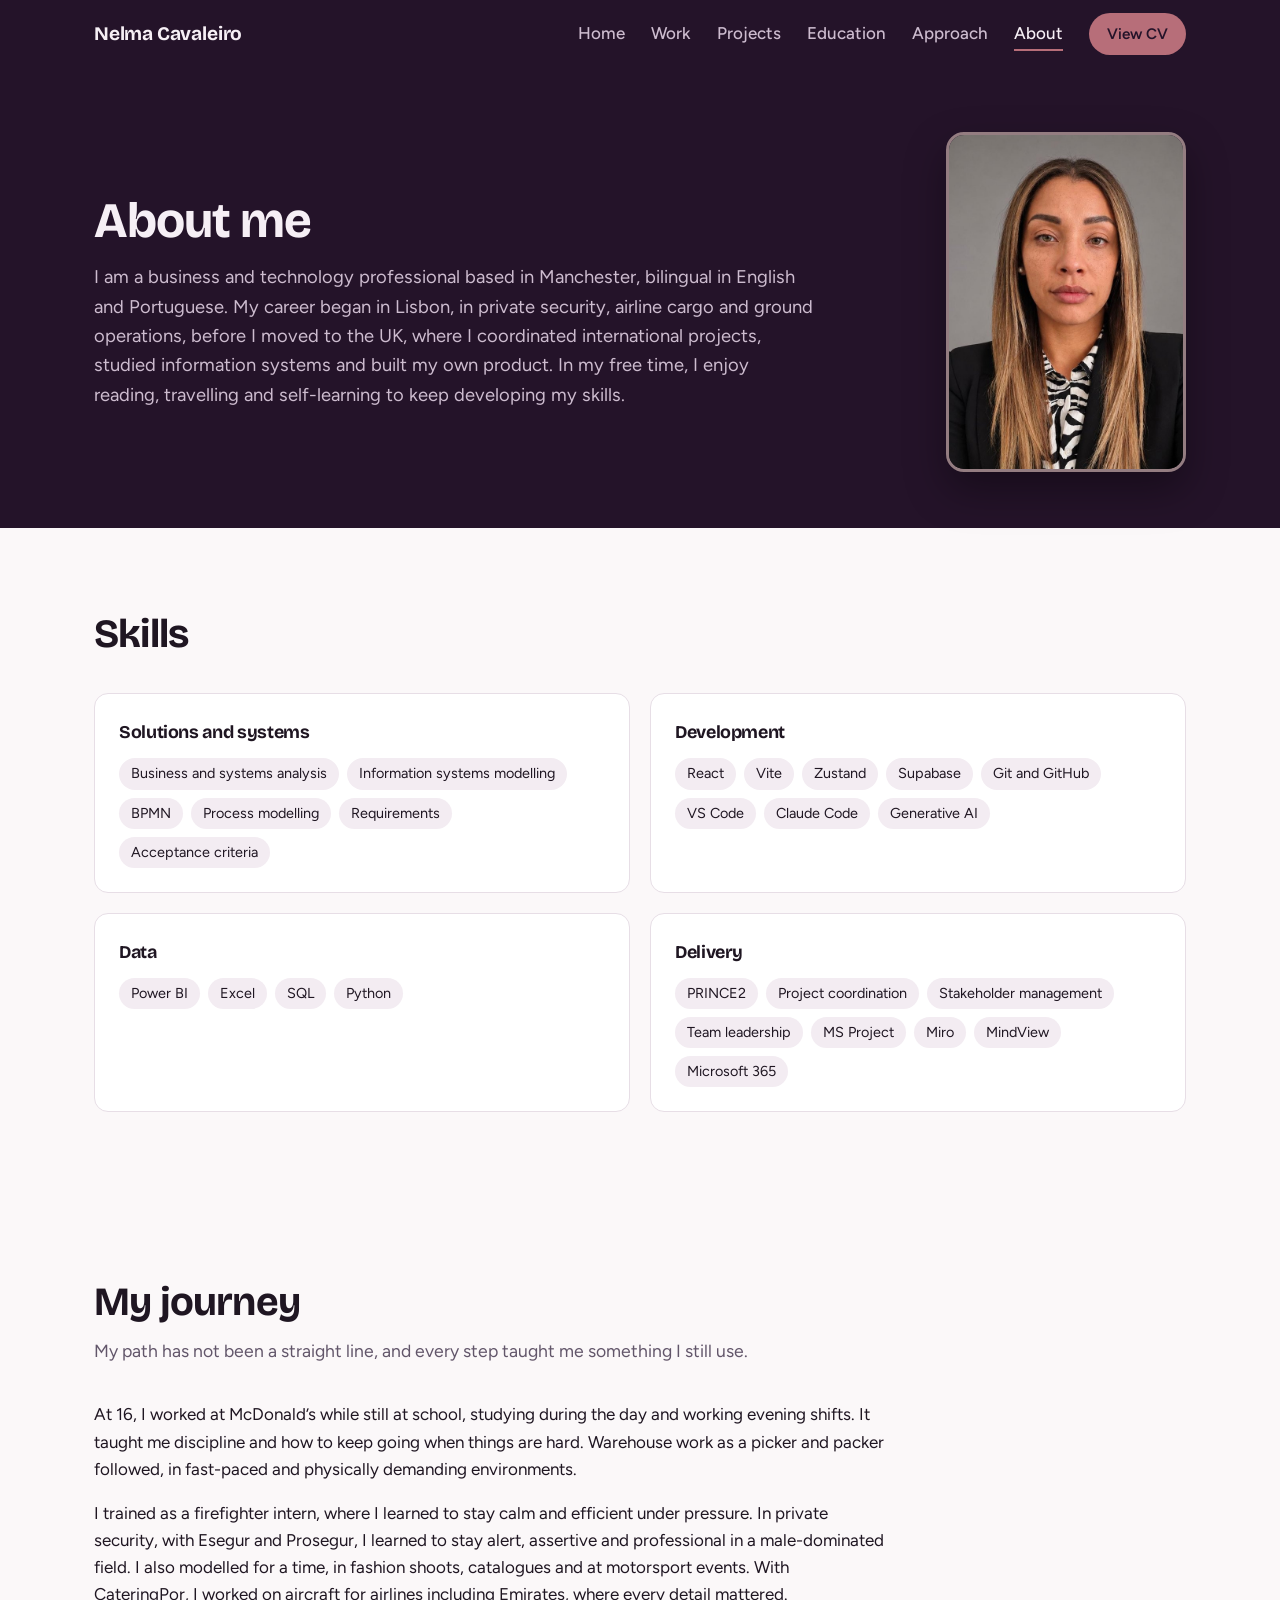
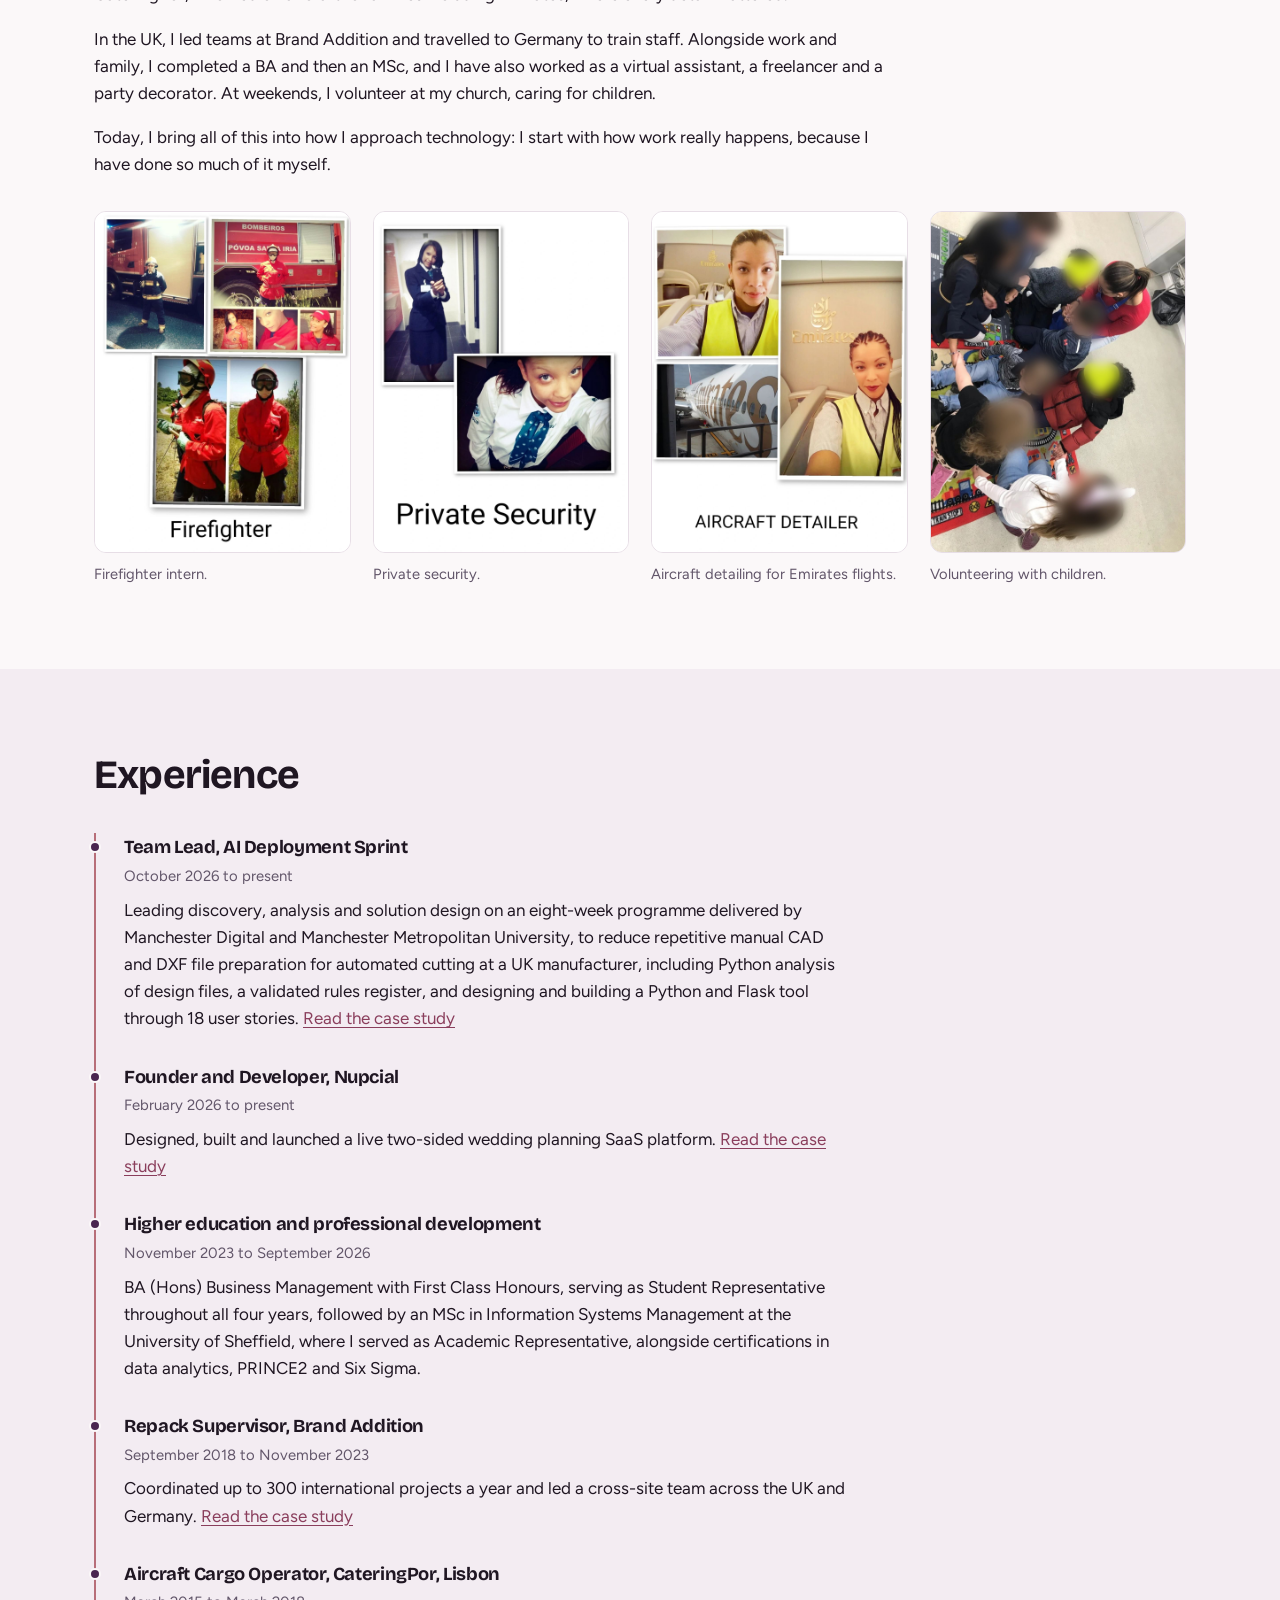
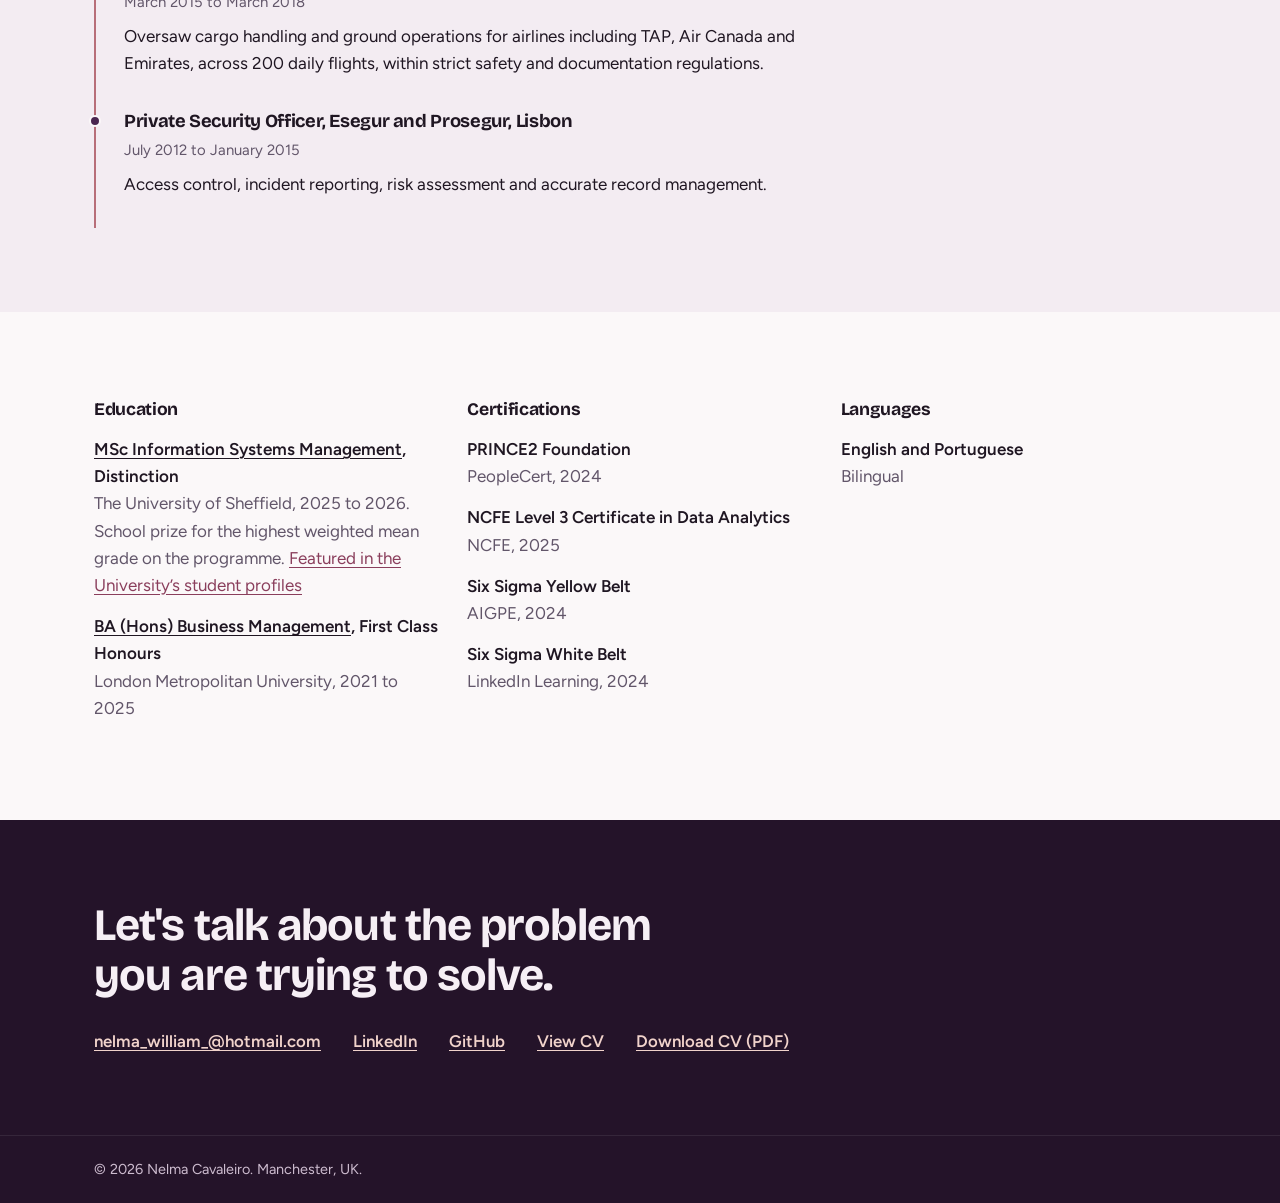
==== commit 11f2fe30: "Add files via upload" ====
--- a/about.html
+++ b/about.html
@@ -24,6 +24,8 @@
         <ul class="nav" id="site-nav">
         <li><a href="index.html">Home</a></li>
         <li><a href="work.html">Work</a></li>
+        <li><a href="projects.html">Projects</a></li>
+        <li><a href="education.html">Education</a></li>
         <li><a href="approach.html">Approach</a></li>
         <li><a href="about.html" aria-current="page">About</a></li>
         <li><a class="btn btn-rose btn-small" href="assets/Nelma_Cavaleiro_CV.pdf" target="_blank" rel="noopener">View CV</a></li>
@@ -52,6 +54,23 @@
         </div>
       </div>
     </section>
+    <section class="section" id="journey">
+      <div class="wrap">
+        <div class="section-head"><h2>My journey</h2><p>My path has not been a straight line, and every step taught me something I still use.</p></div>
+        <div class="prose journey">
+          <p>At 16, I worked at McDonald’s while still at school, studying during the day and working evening shifts. It taught me discipline and how to keep going when things are hard. Warehouse work as a picker and packer followed, in fast-paced and physically demanding environments.</p>
+          <p>I trained as a firefighter intern, where I learned to stay calm and efficient under pressure. In private security, with Esegur and Prosegur, I learned to stay alert, assertive and professional in a male-dominated field. I also modelled for a time, in fashion shoots, catalogues and at motorsport events. With CateringPor, I worked on aircraft for airlines including Emirates, where every detail mattered.</p>
+          <p>In the UK, I led teams at Brand Addition and travelled to Germany to train staff. Alongside work and family, I completed a BA and then an MSc, and I have also worked as a virtual assistant, a freelancer and a party decorator. At weekends, I volunteer at my church, caring for children.</p>
+          <p>Today, I bring all of this into how I approach technology: I start with how work really happens, because I have done so much of it myself.</p>
+        </div>
+        <div class="photos ratio-34 journey-photos">
+          <figure class="shot "><a href="assets/img/journey-firefighter.jpg" target="_blank" rel="noopener"><img src="assets/img/journey-firefighter.jpg" alt="Nelma as a firefighter intern" loading="lazy"></a><figcaption>Firefighter intern.</figcaption></figure>
+          <figure class="shot "><a href="assets/img/journey-security.jpg" target="_blank" rel="noopener"><img src="assets/img/journey-security.jpg" alt="Nelma in private security uniform" loading="lazy"></a><figcaption>Private security.</figcaption></figure>
+          <figure class="shot "><a href="assets/img/journey-aircraft.jpg" target="_blank" rel="noopener"><img src="assets/img/journey-aircraft.jpg" alt="Nelma working on Emirates aircraft" loading="lazy"></a><figcaption>Aircraft detailing for Emirates flights.</figcaption></figure>
+          <figure class="shot "><a href="assets/img/journey-volunteering.jpg" target="_blank" rel="noopener"><img src="assets/img/journey-volunteering.jpg" alt="Nelma volunteering with children" loading="lazy"></a><figcaption>Volunteering with children.</figcaption></figure>
+        </div>
+      </div>
+    </section>
     <section class="section section-tint">
       <div class="wrap">
         <div class="section-head"><h2>Experience</h2></div>
@@ -68,8 +87,8 @@
     <section class="section">
       <div class="wrap creds">
         <div><h3>Education</h3><dl>
-          <dt>MSc Information Systems Management, Distinction</dt><dd>The University of Sheffield, 2025 to 2026. School prize for the highest weighted mean grade on the programme. <a href="https://sheffield.ac.uk/ijc/postgraduate/meet-our-postgraduate-students/nelma-william-dos-santos-cavaleiro" target="_blank" rel="noopener">Featured in the University’s student profiles</a></dd>
-          <dt>BA (Hons) Business Management, First Class Honours</dt><dd>London Metropolitan University, 2021 to 2025</dd>
+          <dt><a href="education.html#msc">MSc Information Systems Management</a>, Distinction</dt><dd>The University of Sheffield, 2025 to 2026. School prize for the highest weighted mean grade on the programme. <a href="https://sheffield.ac.uk/ijc/postgraduate/meet-our-postgraduate-students/nelma-william-dos-santos-cavaleiro" target="_blank" rel="noopener">Featured in the University’s student profiles</a></dd>
+          <dt><a href="education.html#ba">BA (Hons) Business Management</a>, First Class Honours</dt><dd>London Metropolitan University, 2021 to 2025</dd>
         </dl></div>
         <div><h3>Certifications</h3><dl>
           <dt>PRINCE2 Foundation</dt><dd>PeopleCert, 2024</dd>
--- a/assets/css/style.css
+++ b/assets/css/style.css
@@ -286,3 +286,21 @@
   .about-head { grid-template-columns: 1fr; gap: 28px; }
   .portrait { width: 180px; order: -1; }
 }
+
+/* Photo grids (projects, education, journey) */
+.photos { display: grid; grid-template-columns: repeat(auto-fit, minmax(220px, 1fr)); gap: 22px; margin-top: 32px; }
+.photos .shot a { height: auto; }
+.photos.ratio-34 .shot a { aspect-ratio: 3 / 4; }
+.photos.ratio-11 .shot a { aspect-ratio: 1 / 1; background: var(--plum-tint); }
+.photos.ratio-11 .shot img { object-fit: contain; object-position: center; }
+.photos.ratio-34 .shot img { object-fit: cover; object-position: center top; }
+.photos .shot-free img { height: auto; object-fit: initial; }
+.photos .shot-free { grid-column: 1 / -1; }
+.photos .shot-free.narrow { max-width: 720px; }
+.edu-photos { max-width: 760px; }
+.edu-wide .shot-free { max-width: 900px; }
+.edu-meta { color: var(--muted); font-weight: 600; margin: 0 0 14px; }
+.prose h3 { font-size: 1.15rem; margin: 26px 0 8px; }
+.journey p { max-width: 72ch; }
+.creds dt a { color: inherit; }
+.photos .shot-free.narrow-s { max-width: 520px; }
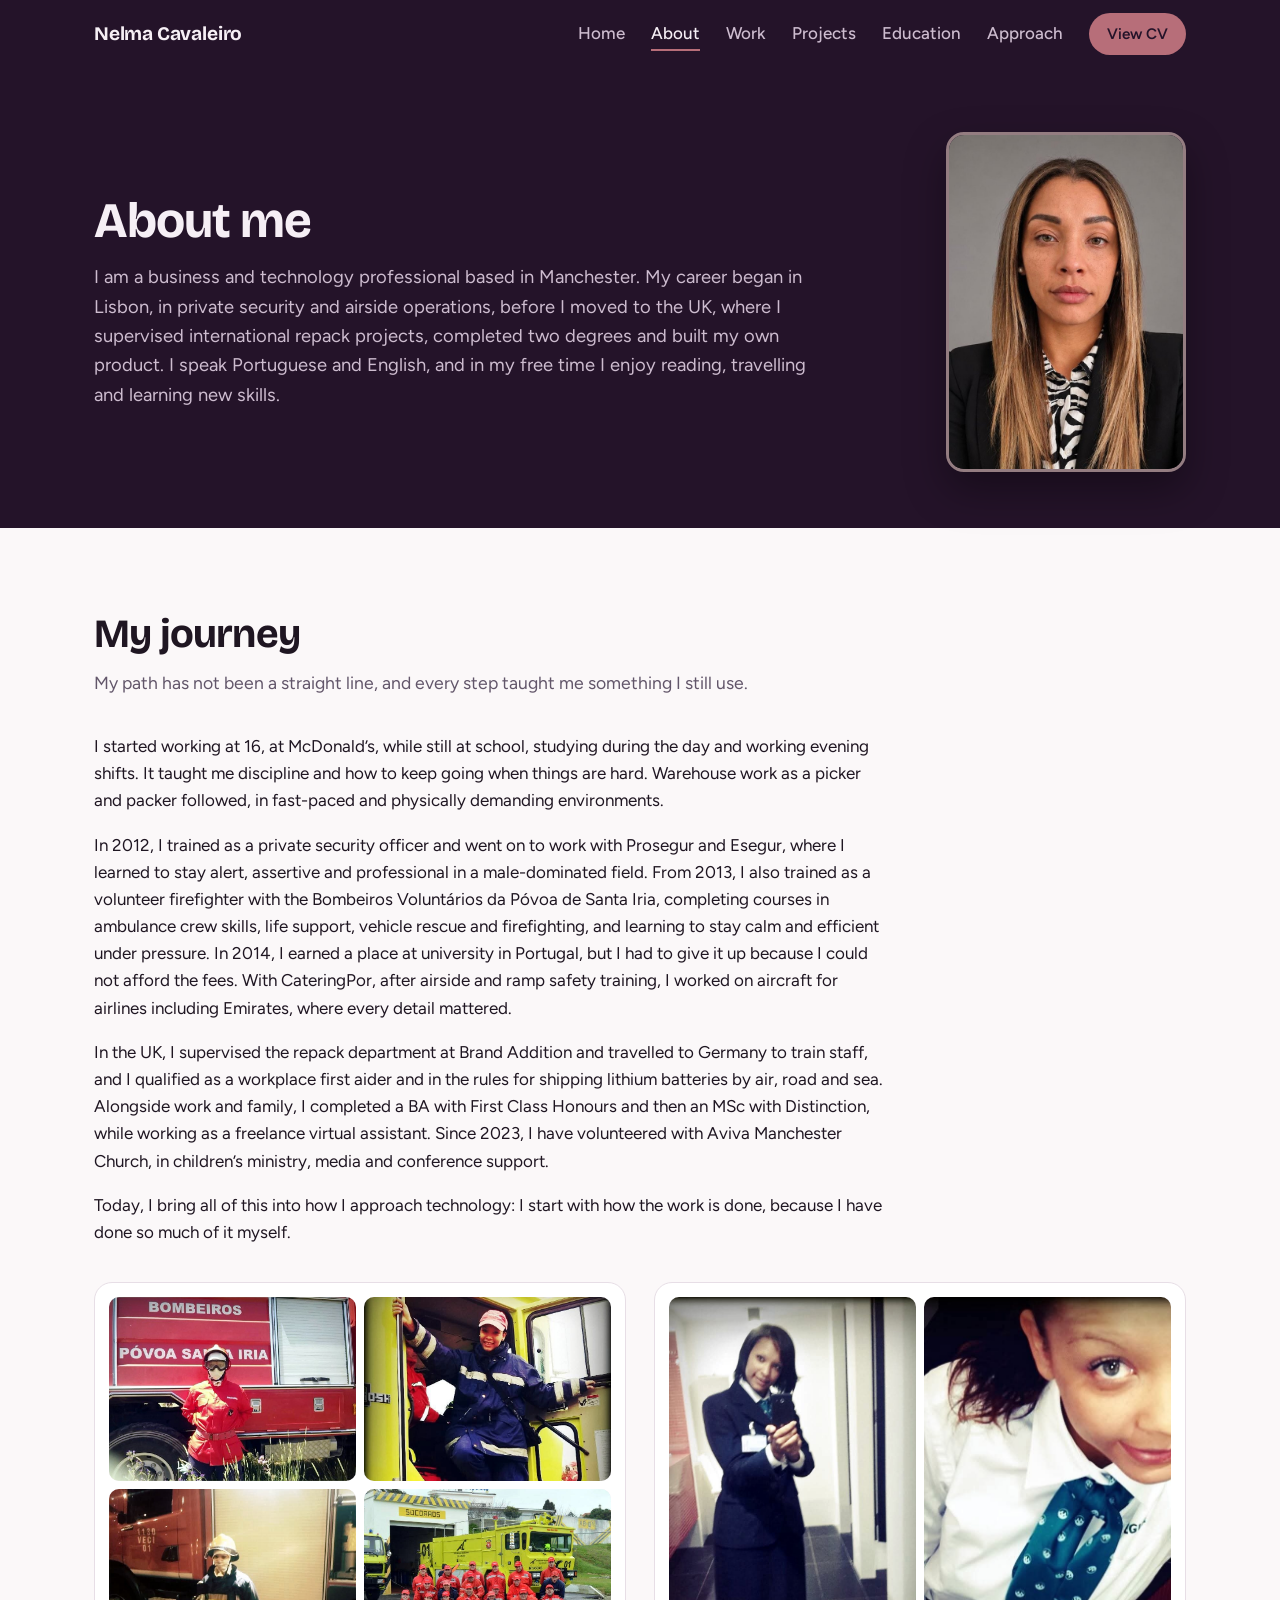
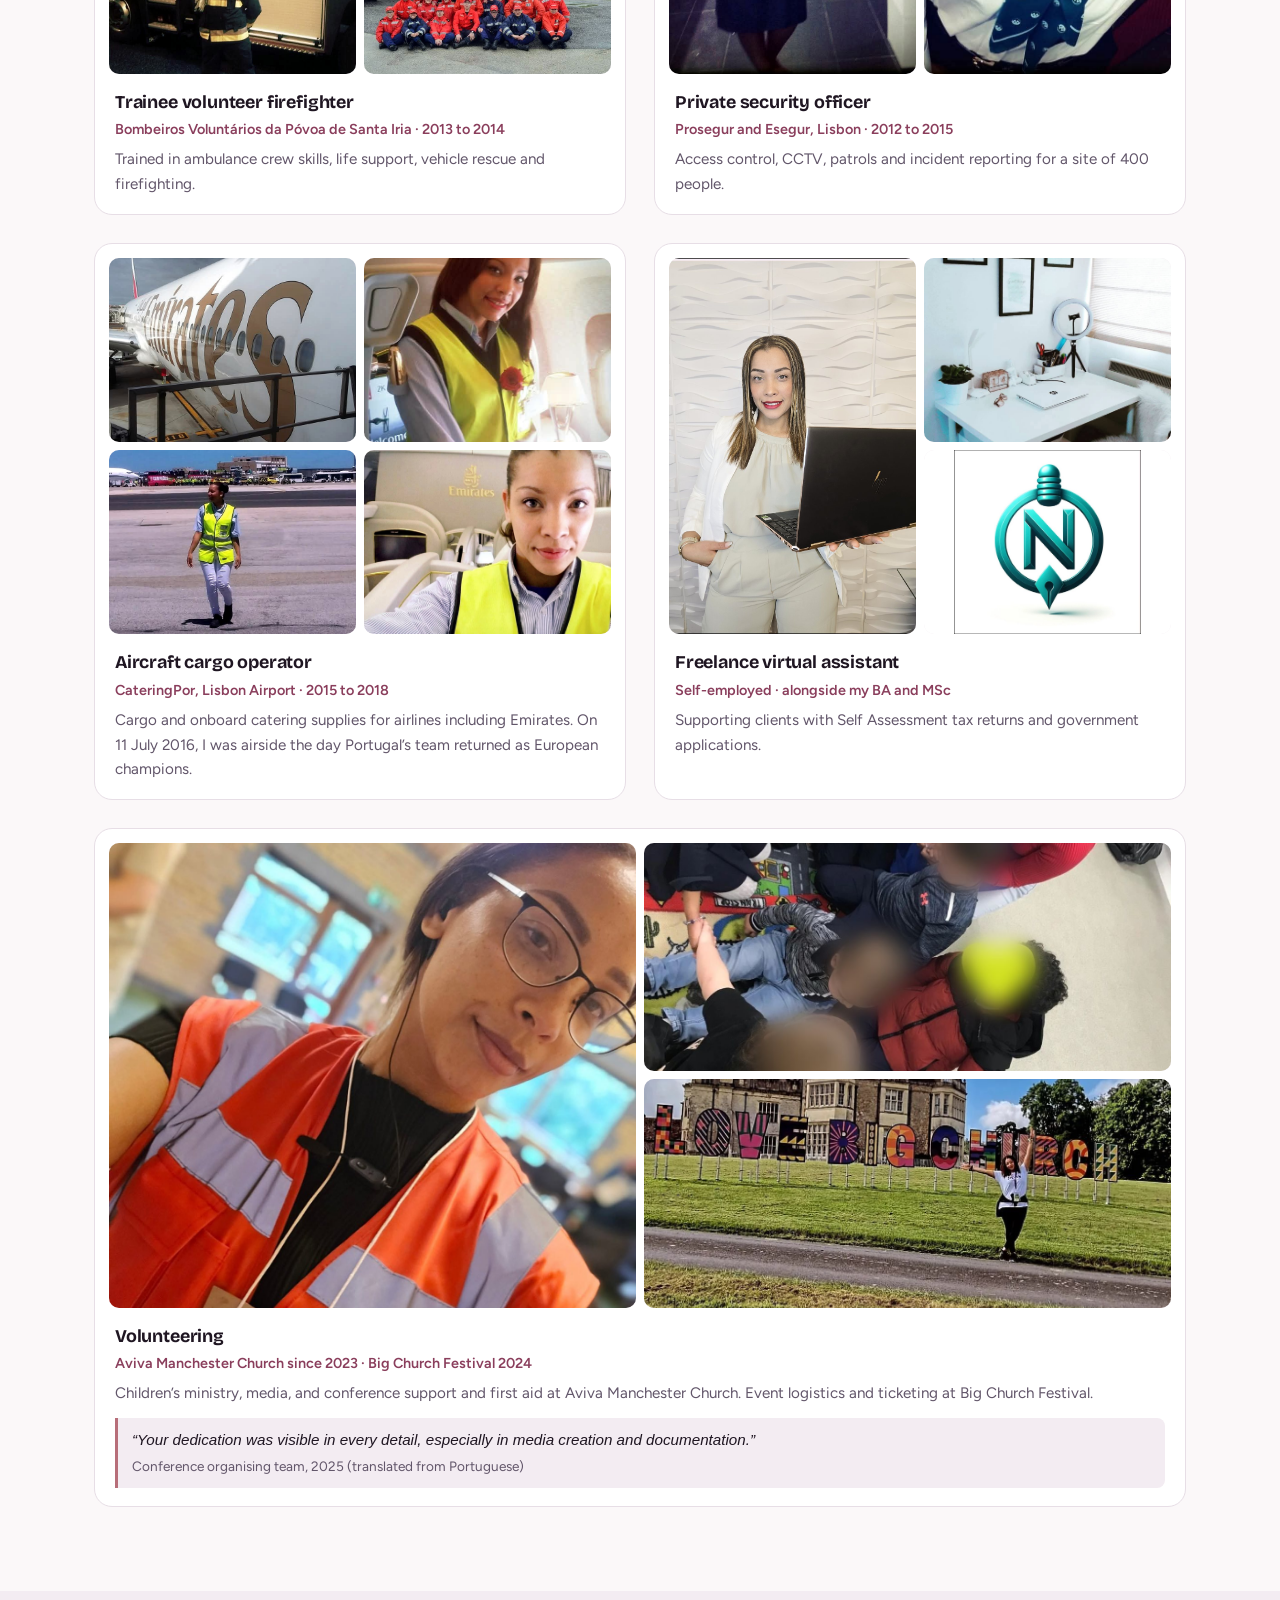
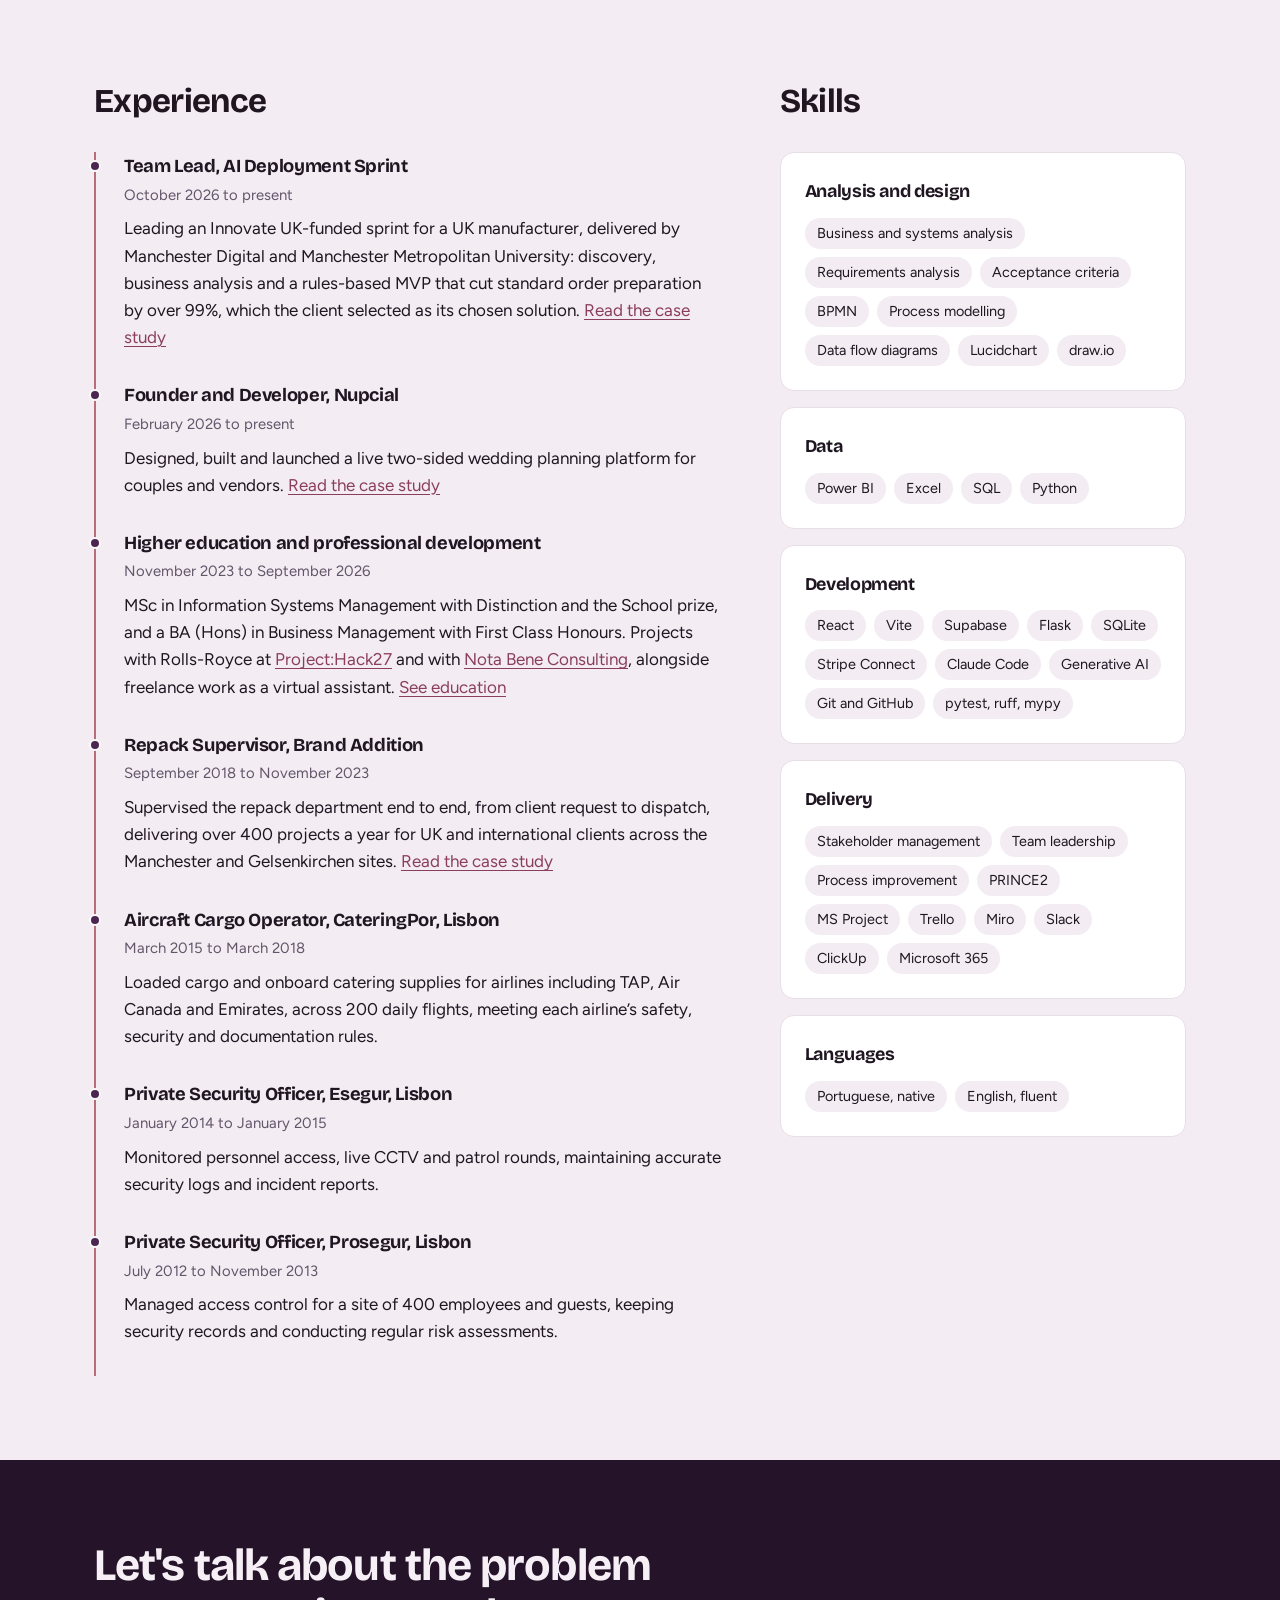
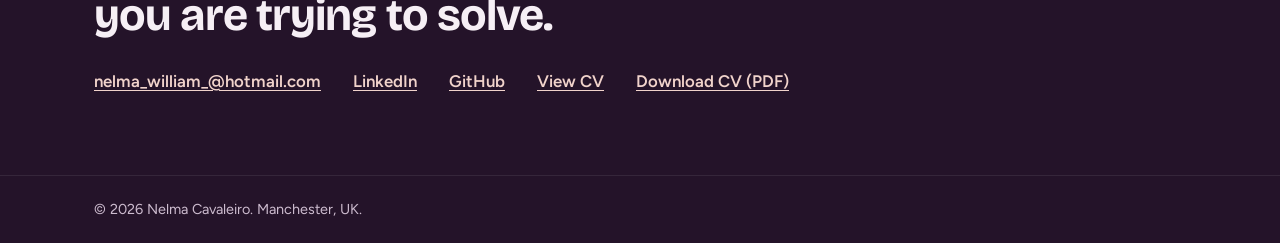
==== commit cee67b93: "Add files via upload" ====
--- a/about.html
+++ b/about.html
@@ -4,9 +4,9 @@
   <meta charset="utf-8">
   <meta name="viewport" content="width=device-width, initial-scale=1">
   <title>About | Nelma Cavaleiro</title>
-  <meta name="description" content="About Nelma Cavaleiro: skills, experience, education and certifications.">
+  <meta name="description" content="About Nelma Cavaleiro: her journey, experience and skills.">
   <meta property="og:title" content="About | Nelma Cavaleiro">
-  <meta property="og:description" content="About Nelma Cavaleiro: skills, experience, education and certifications.">
+  <meta property="og:description" content="About Nelma Cavaleiro: her journey, experience and skills.">
   <meta property="og:type" content="website">
   <link rel="icon" href="data:image/svg+xml,<svg xmlns='http://www.w3.org/2000/svg' viewBox='0 0 32 32'><rect width='32' height='32' rx='8' fill='%23241329'/><text x='16' y='21.5' font-family='Arial' font-size='14' font-weight='700' fill='%23F1D3CB' text-anchor='middle'>NC</text></svg>">
   <link rel="preconnect" href="https://fonts.googleapis.com">
@@ -23,11 +23,11 @@
       <nav aria-label="Main">
         <ul class="nav" id="site-nav">
         <li><a href="index.html">Home</a></li>
+        <li><a href="about.html" aria-current="page">About</a></li>
         <li><a href="work.html">Work</a></li>
         <li><a href="projects.html">Projects</a></li>
         <li><a href="education.html">Education</a></li>
         <li><a href="approach.html">Approach</a></li>
-        <li><a href="about.html" aria-current="page">About</a></li>
         <li><a class="btn btn-rose btn-small" href="assets/Nelma_Cavaleiro_CV.pdf" target="_blank" rel="noopener">View CV</a></li>
         </ul>
       </nav>
@@ -38,67 +38,89 @@
       <div class="wrap about-head">
         <div>
           <h1>About me</h1>
-          <p>I am a business and technology professional based in Manchester, bilingual in English and Portuguese. My career began in Lisbon, in private security, airline cargo and ground operations, before I moved to the UK, where I coordinated international projects, studied information systems and built my own product. In my free time, I enjoy reading, travelling and self-learning to keep developing my skills.</p>
+          <p>I am a business and technology professional based in Manchester. My career began in Lisbon, in private security and airside operations, before I moved to the UK, where I supervised international repack projects, completed two degrees and built my own product. I speak Portuguese and English, and in my free time I enjoy reading, travelling and learning new skills.</p>
         </div>
         <img class="portrait" src="assets/img/nelma-cavaleiro.jpg" alt="Nelma Cavaleiro" width="600" height="850">
-      </div>
-    </section>
-    <section class="section">
-      <div class="wrap">
-        <div class="section-head"><h2>Skills</h2></div>
-        <div class="skills">
-          <div class="skill-group"><h3>Solutions and systems</h3><ul class="chips"><li>Business and systems analysis</li><li>Information systems modelling</li><li>BPMN</li><li>Process modelling</li><li>Requirements</li><li>Acceptance criteria</li></ul></div>
-          <div class="skill-group"><h3>Development</h3><ul class="chips"><li>React</li><li>Vite</li><li>Zustand</li><li>Supabase</li><li>Git and GitHub</li><li>VS Code</li><li>Claude Code</li><li>Generative AI</li></ul></div>
-          <div class="skill-group"><h3>Data</h3><ul class="chips"><li>Power BI</li><li>Excel</li><li>SQL</li><li>Python</li></ul></div>
-          <div class="skill-group"><h3>Delivery</h3><ul class="chips"><li>PRINCE2</li><li>Project coordination</li><li>Stakeholder management</li><li>Team leadership</li><li>MS Project</li><li>Miro</li><li>MindView</li><li>Microsoft 365</li></ul></div>
-        </div>
       </div>
     </section>
     <section class="section" id="journey">
       <div class="wrap">
         <div class="section-head"><h2>My journey</h2><p>My path has not been a straight line, and every step taught me something I still use.</p></div>
         <div class="prose journey">
-          <p>At 16, I worked at McDonald’s while still at school, studying during the day and working evening shifts. It taught me discipline and how to keep going when things are hard. Warehouse work as a picker and packer followed, in fast-paced and physically demanding environments.</p>
-          <p>I trained as a firefighter intern, where I learned to stay calm and efficient under pressure. In private security, with Esegur and Prosegur, I learned to stay alert, assertive and professional in a male-dominated field. I also modelled for a time, in fashion shoots, catalogues and at motorsport events. With CateringPor, I worked on aircraft for airlines including Emirates, where every detail mattered.</p>
-          <p>In the UK, I led teams at Brand Addition and travelled to Germany to train staff. Alongside work and family, I completed a BA and then an MSc, and I have also worked as a virtual assistant, a freelancer and a party decorator. At weekends, I volunteer at my church, caring for children.</p>
-          <p>Today, I bring all of this into how I approach technology: I start with how work really happens, because I have done so much of it myself.</p>
+          <p>I started working at 16, at McDonald’s, while still at school, studying during the day and working evening shifts. It taught me discipline and how to keep going when things are hard. Warehouse work as a picker and packer followed, in fast-paced and physically demanding environments.</p>
+          <p>In 2012, I trained as a private security officer and went on to work with Prosegur and Esegur, where I learned to stay alert, assertive and professional in a male-dominated field. From 2013, I also trained as a volunteer firefighter with the Bombeiros Voluntários da Póvoa de Santa Iria, completing courses in ambulance crew skills, life support, vehicle rescue and firefighting, and learning to stay calm and efficient under pressure. In 2014, I earned a place at university in Portugal, but I had to give it up because I could not afford the fees. With CateringPor, after airside and ramp safety training, I worked on aircraft for airlines including Emirates, where every detail mattered.</p>
+          <p>In the UK, I supervised the repack department at Brand Addition and travelled to Germany to train staff, and I qualified as a workplace first aider and in the rules for shipping lithium batteries by air, road and sea. Alongside work and family, I completed a BA with First Class Honours and then an MSc with Distinction, while working as a freelance virtual assistant. Since 2023, I have volunteered with Aviva Manchester Church, in children’s ministry, media and conference support.</p>
+          <p>Today, I bring all of this into how I approach technology: I start with how the work is done, because I have done so much of it myself.</p>
         </div>
-        <div class="photos ratio-34 journey-photos">
-          <figure class="shot "><a href="assets/img/journey-firefighter.jpg" target="_blank" rel="noopener"><img src="assets/img/journey-firefighter.jpg" alt="Nelma as a firefighter intern" loading="lazy"></a><figcaption>Firefighter intern.</figcaption></figure>
-          <figure class="shot "><a href="assets/img/journey-security.jpg" target="_blank" rel="noopener"><img src="assets/img/journey-security.jpg" alt="Nelma in private security uniform" loading="lazy"></a><figcaption>Private security.</figcaption></figure>
-          <figure class="shot "><a href="assets/img/journey-aircraft.jpg" target="_blank" rel="noopener"><img src="assets/img/journey-aircraft.jpg" alt="Nelma working on Emirates aircraft" loading="lazy"></a><figcaption>Aircraft detailing for Emirates flights.</figcaption></figure>
-          <figure class="shot "><a href="assets/img/journey-volunteering.jpg" target="_blank" rel="noopener"><img src="assets/img/journey-volunteering.jpg" alt="Nelma volunteering with children" loading="lazy"></a><figcaption>Volunteering with children.</figcaption></figure>
+        <div class="collage-grid" style="margin-top:36px">
+        <figure class="collage t4">
+          <div class="tiles">
+            <a href="assets/img/journey/ff-truck.jpg" target="_blank" rel="noopener"><img src="assets/img/journey/ff-truck.jpg" alt="Nelma in firefighting kit beside a Bombeiros Póvoa de Santa Iria fire engine" loading="lazy" style="object-position:68% 40%"></a>
+            <a href="assets/img/journey/ff-airport-engine.jpg" target="_blank" rel="noopener"><img src="assets/img/journey/ff-airport-engine.jpg" alt="Nelma smiling in the doorway of an airport fire engine during training" loading="lazy" style="object-position:50% 25%"></a>
+            <a href="assets/img/journey/ff-night.jpg" target="_blank" rel="noopener"><img src="assets/img/journey/ff-night.jpg" alt="Nelma in structural firefighting kit beside a fire engine at night" loading="lazy" style="object-position:50% 35%"></a>
+            <a href="assets/img/journey/ff-training-group.jpg" target="_blank" rel="noopener"><img src="assets/img/journey/ff-training-group.jpg" alt="Nelma with fellow trainees at an aerodrome fire station during training" loading="lazy"></a>
+          </div>
+          <figcaption><p class="c-title">Trainee volunteer firefighter</p><p class="c-meta">Bombeiros Voluntários da Póvoa de Santa Iria · 2013 to 2014</p><p class="c-note">Trained in ambulance crew skills, life support, vehicle rescue and firefighting.</p></figcaption>
+        </figure>
+        <figure class="collage t2">
+          <div class="tiles">
+            <a href="assets/img/journey/sec-uniform.jpg" target="_blank" rel="noopener"><img src="assets/img/journey/sec-uniform.jpg" alt="Nelma in her private security uniform" loading="lazy" style="object-position:50% 30%"></a>
+            <a href="assets/img/journey/sec-esegur.jpg" target="_blank" rel="noopener"><img src="assets/img/journey/sec-esegur.jpg" alt="Nelma in her Esegur uniform shirt and scarf" loading="lazy" style="object-position:40% 40%"></a>
+          </div>
+          <figcaption><p class="c-title">Private security officer</p><p class="c-meta">Prosegur and Esegur, Lisbon · 2012 to 2015</p><p class="c-note">Access control, CCTV, patrols and incident reporting for a site of 400 people.</p></figcaption>
+        </figure>
+        <figure class="collage t4">
+          <div class="tiles">
+            <a href="assets/img/journey/cp-aircraft.jpg" target="_blank" rel="noopener"><img src="assets/img/journey/cp-aircraft.jpg" alt="An Emirates aircraft at the stand" loading="lazy"></a>
+            <a href="assets/img/journey/cp-cabin.jpg" target="_blank" rel="noopener"><img src="assets/img/journey/cp-cabin.jpg" alt="Nelma in a high-visibility vest inside an Emirates cabin" loading="lazy" style="object-position:50% 30%"></a>
+            <a href="assets/img/journey/cp-apron.jpg" target="_blank" rel="noopener"><img src="assets/img/journey/cp-apron.jpg" alt="Nelma on the apron at Lisbon Airport on 11 July 2016" loading="lazy" style="object-position:45% 50%"></a>
+            <a href="assets/img/journey/cp-selfie.jpg" target="_blank" rel="noopener"><img src="assets/img/journey/cp-selfie.jpg" alt="Nelma on board an Emirates aircraft" loading="lazy" style="object-position:60% 40%"></a>
+          </div>
+          <figcaption><p class="c-title">Aircraft cargo operator</p><p class="c-meta">CateringPor, Lisbon Airport · 2015 to 2018</p><p class="c-note">Cargo and onboard catering supplies for airlines including Emirates. On 11 July 2016, I was airside the day Portugal’s team returned as European champions.</p></figcaption>
+        </figure>
+        <figure class="collage t3">
+          <div class="tiles">
+            <a href="assets/img/journey/va-portrait.jpg" target="_blank" rel="noopener"><img src="assets/img/journey/va-portrait.jpg" alt="Nelma holding a laptop in a professional portrait" loading="lazy" style="object-position:50% 25%"></a>
+            <a href="assets/img/journey/va-desk.jpg" target="_blank" rel="noopener"><img src="assets/img/journey/va-desk.jpg" alt="The desk Nelma set up for her virtual assistant work" loading="lazy" style="object-position:50% 80%"></a>
+            <a href="assets/img/journey/va-logo.jpg" target="_blank" rel="noopener"><img class="contain" src="assets/img/journey/va-logo.jpg" alt="Nelma’s virtual assistant logo" loading="lazy"></a>
+          </div>
+          <figcaption><p class="c-title">Freelance virtual assistant</p><p class="c-meta">Self-employed · alongside my BA and MSc</p><p class="c-note">Supporting clients with Self Assessment tax returns and government applications.</p></figcaption>
+        </figure>
+        <figure class="collage t3 wide">
+          <div class="tiles">
+            <a href="assets/img/journey/vol-conference.jpg" target="_blank" rel="noopener"><img src="assets/img/journey/vol-conference.jpg" alt="Nelma in a support team vest at the 2025 Conference of Alignment and Revival" loading="lazy" style="object-position:50% 15%"></a>
+            <a href="assets/img/journey/vol-children.jpg" target="_blank" rel="noopener"><img src="assets/img/journey/vol-children.jpg" alt="Nelma leading a children’s activity, with the children’s faces blurred" loading="lazy" style="object-position:50% 45%"></a>
+            <a href="assets/img/journey/vol-bigchurch.jpg" target="_blank" rel="noopener"><img src="assets/img/journey/vol-bigchurch.jpg" alt="Nelma at Big Church Festival 2024" loading="lazy" style="object-position:60% 60%"></a>
+          </div>
+          <figcaption><p class="c-title">Volunteering</p><p class="c-meta">Aviva Manchester Church since 2023 · Big Church Festival 2024</p><p class="c-note">Children’s ministry, media, and conference support and first aid at Aviva Manchester Church. Event logistics and ticketing at Big Church Festival.</p><blockquote>“Your dedication was visible in every detail, especially in media creation and documentation.”<cite>Conference organising team, 2025 (translated from Portuguese)</cite></blockquote></figcaption>
+        </figure>
         </div>
       </div>
     </section>
     <section class="section section-tint">
-      <div class="wrap">
-        <div class="section-head"><h2>Experience</h2></div>
-        <ol class="timeline">
-          <li><h3>Team Lead, AI Deployment Sprint</h3><p class="when">October 2026 to present</p><p>Leading discovery, analysis and solution design on an eight-week programme delivered by Manchester Digital and Manchester Metropolitan University, to reduce repetitive manual CAD and DXF file preparation for automated cutting at a UK manufacturer, including Python analysis of design files, a validated rules register, and designing and building a Python and Flask tool through 18 user stories. <a href="case-ai-sprint.html">Read the case study</a></p></li>
-          <li><h3>Founder and Developer, Nupcial</h3><p class="when">February 2026 to present</p><p>Designed, built and launched a live two-sided wedding planning SaaS platform. <a href="case-nupcial.html">Read the case study</a></p></li>
-          <li><h3>Higher education and professional development</h3><p class="when">November 2023 to September 2026</p><p>BA (Hons) Business Management with First Class Honours, serving as Student Representative throughout all four years, followed by an MSc in Information Systems Management at the University of Sheffield, where I served as Academic Representative, alongside certifications in data analytics, PRINCE2 and Six Sigma.</p></li>
-          <li><h3>Repack Supervisor, Brand Addition</h3><p class="when">September 2018 to November 2023</p><p>Coordinated up to 300 international projects a year and led a cross-site team across the UK and Germany. <a href="case-brand-addition.html">Read the case study</a></p></li>
-          <li><h3>Aircraft Cargo Operator, CateringPor, Lisbon</h3><p class="when">March 2015 to March 2018</p><p>Oversaw cargo handling and ground operations for airlines including TAP, Air Canada and Emirates, across 200 daily flights, within strict safety and documentation regulations.</p></li>
-          <li><h3>Private Security Officer, Esegur and Prosegur, Lisbon</h3><p class="when">July 2012 to January 2015</p><p>Access control, incident reporting, risk assessment and accurate record management.</p></li>
-        </ol>
-      </div>
-    </section>
-    <section class="section">
-      <div class="wrap creds">
-        <div><h3>Education</h3><dl>
-          <dt><a href="education.html#msc">MSc Information Systems Management</a>, Distinction</dt><dd>The University of Sheffield, 2025 to 2026. School prize for the highest weighted mean grade on the programme. <a href="https://sheffield.ac.uk/ijc/postgraduate/meet-our-postgraduate-students/nelma-william-dos-santos-cavaleiro" target="_blank" rel="noopener">Featured in the University’s student profiles</a></dd>
-          <dt><a href="education.html#ba">BA (Hons) Business Management</a>, First Class Honours</dt><dd>London Metropolitan University, 2021 to 2025</dd>
-        </dl></div>
-        <div><h3>Certifications</h3><dl>
-          <dt>PRINCE2 Foundation</dt><dd>PeopleCert, 2024</dd>
-          <dt>NCFE Level 3 Certificate in Data Analytics</dt><dd>NCFE, 2025</dd>
-          <dt>Six Sigma Yellow Belt</dt><dd>AIGPE, 2024</dd>
-          <dt>Six Sigma White Belt</dt><dd>LinkedIn Learning, 2024</dd>
-        </dl></div>
-        <div><h3>Languages</h3><dl>
-          <dt>English and Portuguese</dt><dd>Bilingual</dd>
-        </dl></div>
+      <div class="wrap about-cols">
+        <div>
+          <h2>Experience</h2>
+          <ol class="timeline">
+            <li><h3>Team Lead, AI Deployment Sprint</h3><p class="when">October 2026 to present</p><p>Leading an Innovate UK-funded sprint for a UK manufacturer, delivered by Manchester Digital and Manchester Metropolitan University: discovery, business analysis and a rules-based MVP that cut standard order preparation by over 99%, which the client selected as its chosen solution. <a href="case-ai-sprint.html">Read the case study</a></p></li>
+            <li><h3>Founder and Developer, Nupcial</h3><p class="when">February 2026 to present</p><p>Designed, built and launched a live two-sided wedding planning platform for couples and vendors. <a href="case-nupcial.html">Read the case study</a></p></li>
+            <li><h3>Higher education and professional development</h3><p class="when">November 2023 to September 2026</p><p>MSc in Information Systems Management with Distinction and the School prize, and a BA (Hons) in Business Management with First Class Honours. Projects with Rolls-Royce at <a href="case-hack27.html">Project:Hack27</a> and with <a href="case-notabene.html">Nota Bene Consulting</a>, alongside freelance work as a virtual assistant. <a href="education.html">See education</a></p></li>
+            <li><h3>Repack Supervisor, Brand Addition</h3><p class="when">September 2018 to November 2023</p><p>Supervised the repack department end to end, from client request to dispatch, delivering over 400 projects a year for UK and international clients across the Manchester and Gelsenkirchen sites. <a href="case-brand-addition.html">Read the case study</a></p></li>
+            <li><h3>Aircraft Cargo Operator, CateringPor, Lisbon</h3><p class="when">March 2015 to March 2018</p><p>Loaded cargo and onboard catering supplies for airlines including TAP, Air Canada and Emirates, across 200 daily flights, meeting each airline’s safety, security and documentation rules.</p></li>
+            <li><h3>Private Security Officer, Esegur, Lisbon</h3><p class="when">January 2014 to January 2015</p><p>Monitored personnel access, live CCTV and patrol rounds, maintaining accurate security logs and incident reports.</p></li>
+            <li><h3>Private Security Officer, Prosegur, Lisbon</h3><p class="when">July 2012 to November 2013</p><p>Managed access control for a site of 400 employees and guests, keeping security records and conducting regular risk assessments.</p></li>
+          </ol>
+        </div>
+        <div>
+          <h2>Skills</h2>
+          <div class="skill-stack">
+            <div class="skill-group"><h3>Analysis and design</h3><ul class="chips"><li>Business and systems analysis</li><li>Requirements analysis</li><li>Acceptance criteria</li><li>BPMN</li><li>Process modelling</li><li>Data flow diagrams</li><li>Lucidchart</li><li>draw.io</li></ul></div>
+            <div class="skill-group"><h3>Data</h3><ul class="chips"><li>Power BI</li><li>Excel</li><li>SQL</li><li>Python</li></ul></div>
+            <div class="skill-group"><h3>Development</h3><ul class="chips"><li>React</li><li>Vite</li><li>Supabase</li><li>Flask</li><li>SQLite</li><li>Stripe Connect</li><li>Claude Code</li><li>Generative AI</li><li>Git and GitHub</li><li>pytest, ruff, mypy</li></ul></div>
+            <div class="skill-group"><h3>Delivery</h3><ul class="chips"><li>Stakeholder management</li><li>Team leadership</li><li>Process improvement</li><li>PRINCE2</li><li>MS Project</li><li>Trello</li><li>Miro</li><li>Slack</li><li>ClickUp</li><li>Microsoft 365</li></ul></div>
+            <div class="skill-group"><h3>Languages</h3><ul class="chips"><li>Portuguese, native</li><li>English, fluent</li></ul></div>
+          </div>
+        </div>
       </div>
     </section>
   </main>
--- a/assets/css/style.css
+++ b/assets/css/style.css
@@ -304,3 +304,76 @@
 .journey p { max-width: 72ch; }
 .creds dt a { color: inherit; }
 .photos .shot-free.narrow-s { max-width: 520px; }
+
+/* Home: longer career map and three focus areas */
+.links path:nth-child(4) { animation-delay: 1.2s; }
+.links path:nth-child(5) { animation-delay: 1.6s; }
+.joints circle:nth-child(4) { animation-delay: 1.8s; }
+.joints circle:nth-child(5) { animation-delay: 2.2s; }
+.cap-grid.three { grid-template-columns: repeat(3, 1fr); }
+.work-grid.three { grid-template-columns: repeat(3, 1fr); }
+@media (max-width: 960px) { .cap-grid.three, .work-grid.three { grid-template-columns: 1fr; } }
+
+/* Collages: one card per experience, photos laid out in a grid */
+.collage-grid { display: grid; grid-template-columns: repeat(2, minmax(0, 1fr)); gap: 28px; }
+.collage { background: var(--surface); border: 1px solid var(--line); border-radius: 18px; padding: 14px; margin: 0; display: flex; flex-direction: column; }
+.collage.wide { grid-column: 1 / -1; }
+.collage .tiles { display: grid; gap: 8px; aspect-ratio: 4 / 3; grid-template-columns: repeat(2, minmax(0, 1fr)); grid-template-rows: repeat(2, minmax(0, 1fr)); }
+.collage.wide .tiles { aspect-ratio: 16 / 7; }
+.collage .tiles a { display: block; position: relative; min-height: 0; overflow: hidden; border-radius: 10px; background: var(--plum-tint); }
+.collage .tiles img { position: absolute; inset: 0; width: 100%; height: 100%; object-fit: cover; display: block; transition: transform .3s ease; }
+.collage .tiles a:hover img, .collage .tiles a:focus-visible img { transform: scale(1.03); }
+.collage .tiles img.contain { object-fit: contain; background: #fff; }
+.collage.t1 .tiles { grid-template-columns: 1fr; grid-template-rows: 1fr; }
+.collage.t2 .tiles { grid-template-rows: 1fr; }
+.collage.t3 .tiles a:first-child { grid-row: span 2; }
+.collage.t4row .tiles { grid-template-columns: repeat(4, minmax(0, 1fr)); grid-template-rows: 1fr; aspect-ratio: 16 / 8; }
+.collage.t5 .tiles { grid-template-columns: 2fr 1fr 1fr; }
+.collage.t5 .tiles a:first-child { grid-row: span 2; }
+.collage figcaption { padding: 14px 6px 4px; }
+.c-title { font-family: var(--display); font-weight: 700; font-size: 1.12rem; color: var(--ink); margin: 0; letter-spacing: -.01em; }
+.c-meta { color: var(--link); font-weight: 600; font-size: .9rem; margin: 2px 0 6px; }
+.c-note { color: var(--muted); font-size: .95rem; margin: 0; }
+.collage blockquote { margin: 12px 0 0; padding: 10px 14px; border-left: 3px solid var(--rose); background: var(--plum-tint); border-radius: 0 8px 8px 0; font-style: italic; font-size: .95rem; }
+.collage blockquote cite { display: block; font-style: normal; color: var(--muted); font-size: .85rem; margin-top: 4px; }
+.compare { display: grid; grid-template-columns: 1fr 1fr; gap: 28px; margin-top: 28px; }
+.compare figure { margin: 0; background: var(--surface); border: 1px solid var(--line); border-radius: 18px; padding: 14px; }
+.compare a { display: block; border-radius: 10px; overflow: hidden; }
+.compare img { display: block; width: 100%; aspect-ratio: 16 / 10; object-fit: cover; object-position: top left; }
+.compare figcaption { padding: 12px 6px 4px; }
+.collage-block { margin-top: 56px; }
+.collage-block > h2 { font-size: 1.55rem; margin: 0 0 8px; }
+.collage-block > p { color: var(--muted); margin: 0 0 24px; max-width: 66ch; }
+@media (max-width: 760px) {
+  .collage-grid, .compare { grid-template-columns: 1fr; }
+  .collage.wide .tiles { aspect-ratio: 4 / 3; }
+  .collage.t4row .tiles { grid-template-columns: repeat(2, minmax(0, 1fr)); grid-template-rows: repeat(2, minmax(0, 1fr)); aspect-ratio: 1 / 1; }
+  .collage.t5 .tiles { grid-template-columns: 1fr 1fr; grid-template-rows: repeat(3, minmax(0, 1fr)); aspect-ratio: 3 / 4; }
+  .collage.t5 .tiles a:first-child { grid-row: auto; grid-column: span 2; }
+}
+
+/* About: experience and skills side by side */
+.about-cols { display: grid; grid-template-columns: minmax(0, 1.55fr) minmax(0, 1fr); gap: 56px; align-items: start; }
+.about-cols > div > h2 { font-size: clamp(1.6rem, 2.6vw, 2.1rem); margin: 0 0 24px; }
+.skill-stack { display: flex; flex-direction: column; gap: 16px; }
+@media (max-width: 960px) { .about-cols { grid-template-columns: 1fr; gap: 40px; } }
+
+/* Certifications */
+.cert-list { display: grid; gap: 28px; }
+.cert { display: grid; grid-template-columns: minmax(0, 1fr) minmax(0, 1.1fr); gap: 32px; background: var(--surface); border: 1px solid var(--line); border-radius: 18px; padding: 24px; align-items: start; }
+.cert h2 { font-size: 1.4rem; margin: 0 0 4px; }
+.cert dl { display: grid; grid-template-columns: auto 1fr; gap: 6px 18px; margin: 16px 0 0; }
+.cert dt { color: var(--muted); font-size: .95rem; }
+.cert dd { margin: 0; font-weight: 600; overflow-wrap: anywhere; }
+.cert-images { display: grid; grid-template-columns: repeat(auto-fit, minmax(160px, 1fr)); gap: 12px; }
+.cert-images a { display: block; border: 1px solid var(--line); border-radius: 10px; overflow: hidden; background: #fff; }
+.cert-images img { display: block; width: 100%; height: auto; }
+@media (max-width: 860px) { .cert { grid-template-columns: 1fr; } }
+
+/* Method diagram (AI sprint) */
+.method { list-style: none; margin: 8px 0 0; padding: 0; display: grid; grid-template-columns: repeat(6, minmax(0, 1fr)); gap: 10px; counter-reset: m; }
+.method li { counter-increment: m; background: var(--surface); border: 1px solid var(--line); border-top: 3px solid var(--rose); border-radius: 10px; padding: 14px 12px; font-size: .92rem; line-height: 1.4; }
+.method li::before { content: counter(m); display: block; font-family: var(--display); font-weight: 700; color: var(--rose); font-size: 1.3rem; margin-bottom: 4px; }
+.method b { display: block; color: var(--ink); margin-bottom: 2px; }
+.method span { color: var(--muted); }
+@media (max-width: 960px) { .method { grid-template-columns: repeat(2, minmax(0, 1fr)); } }
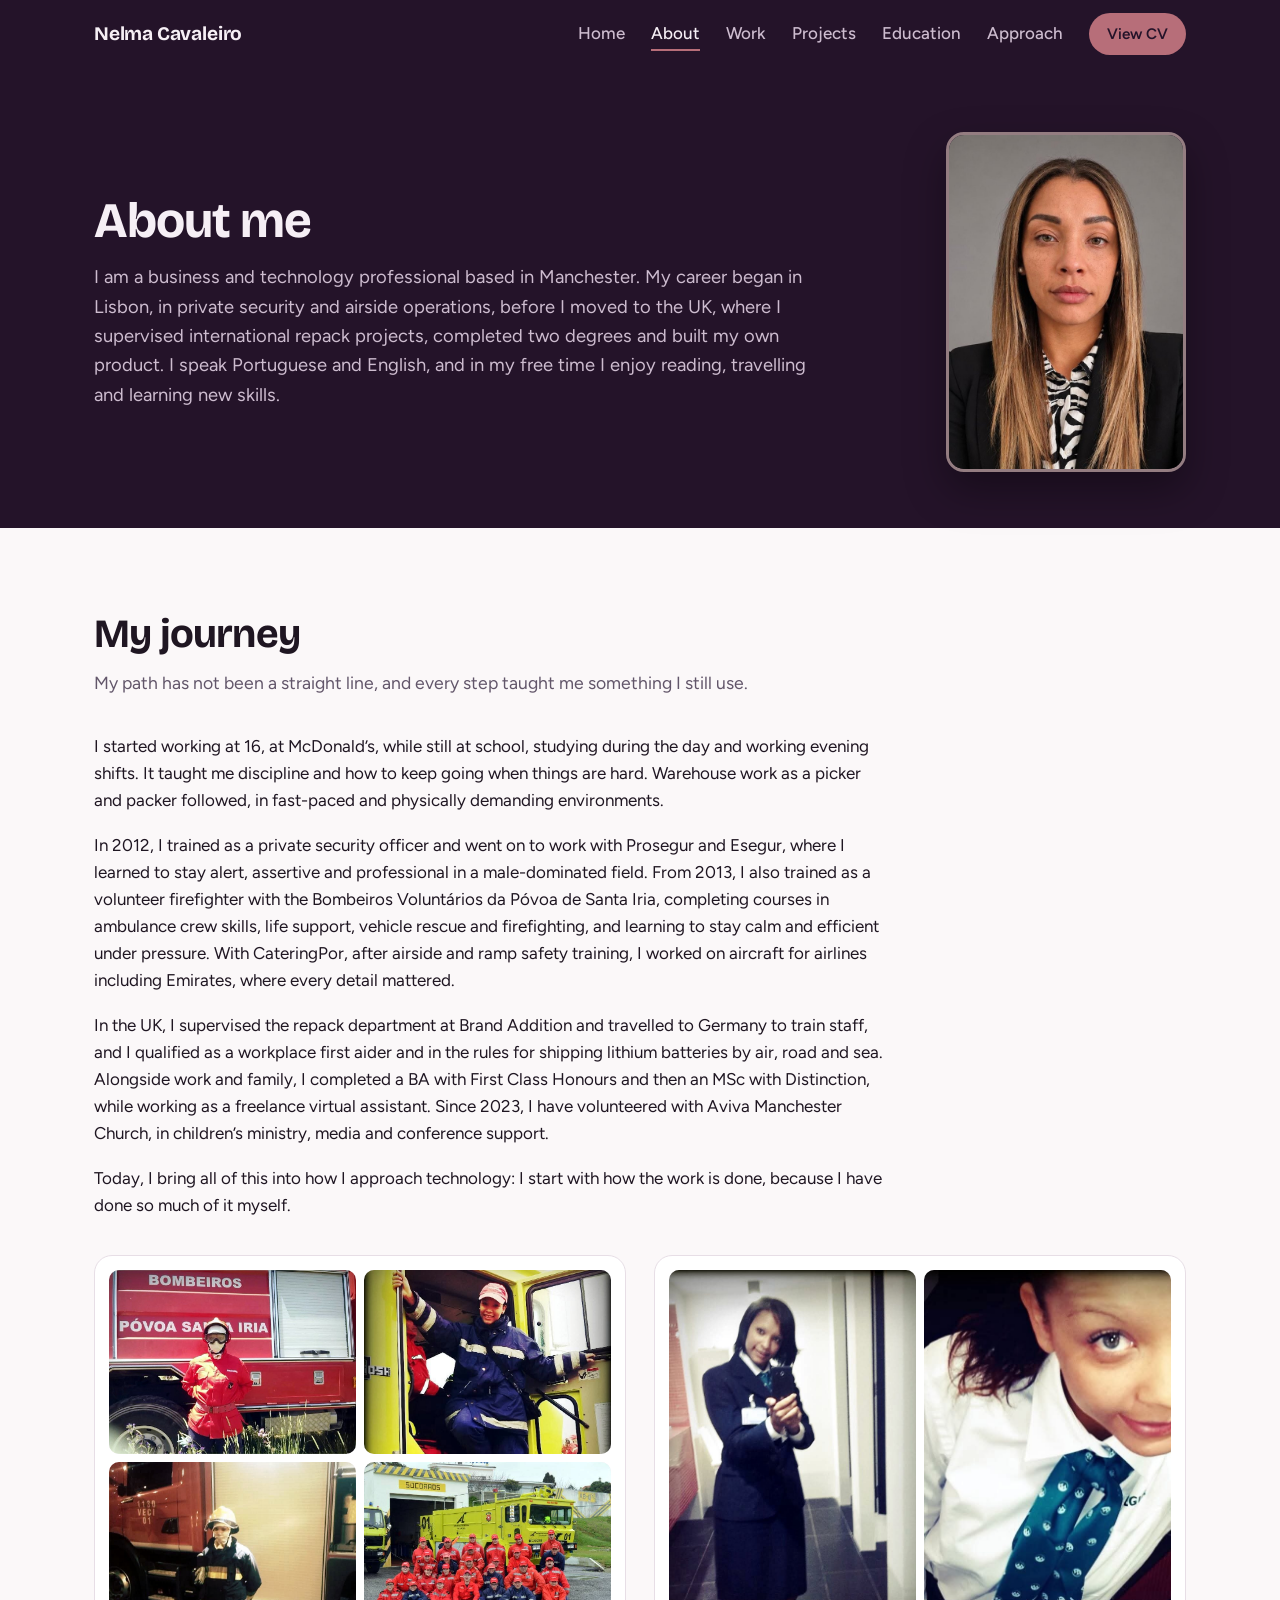
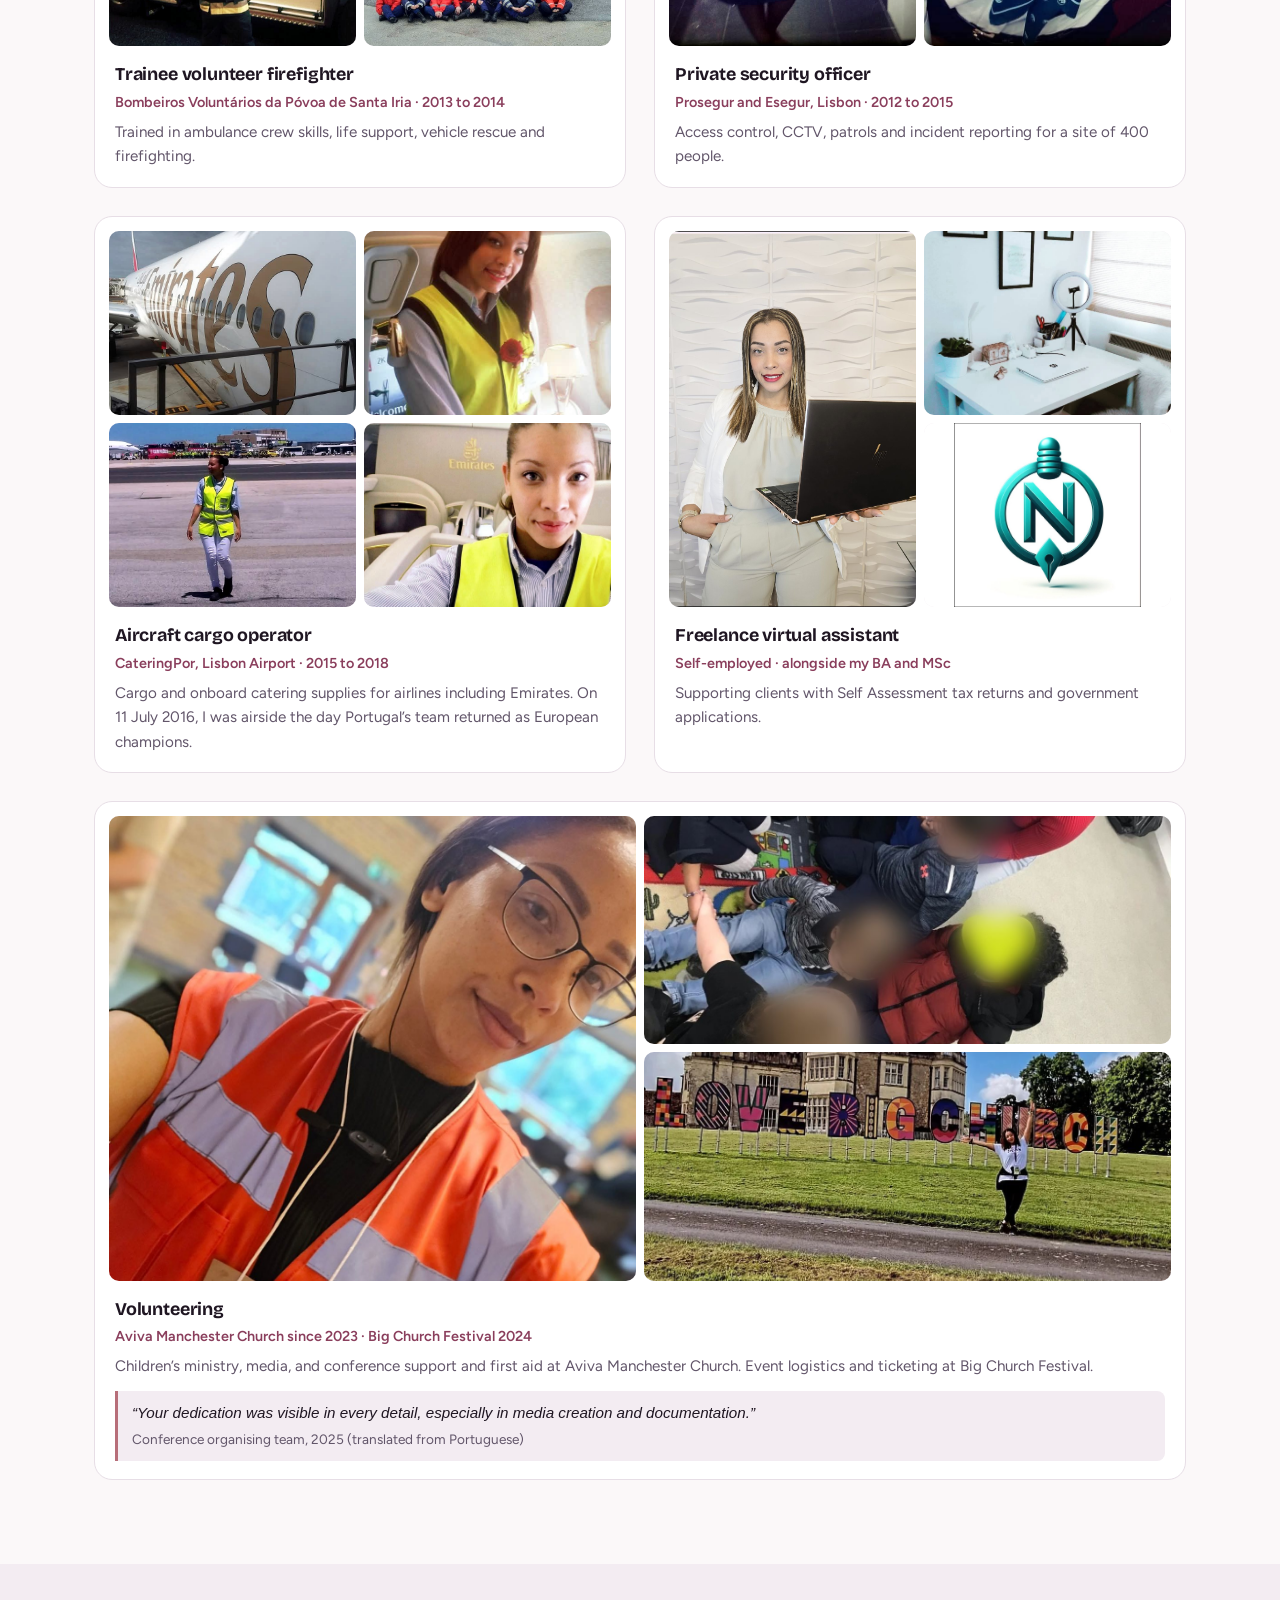
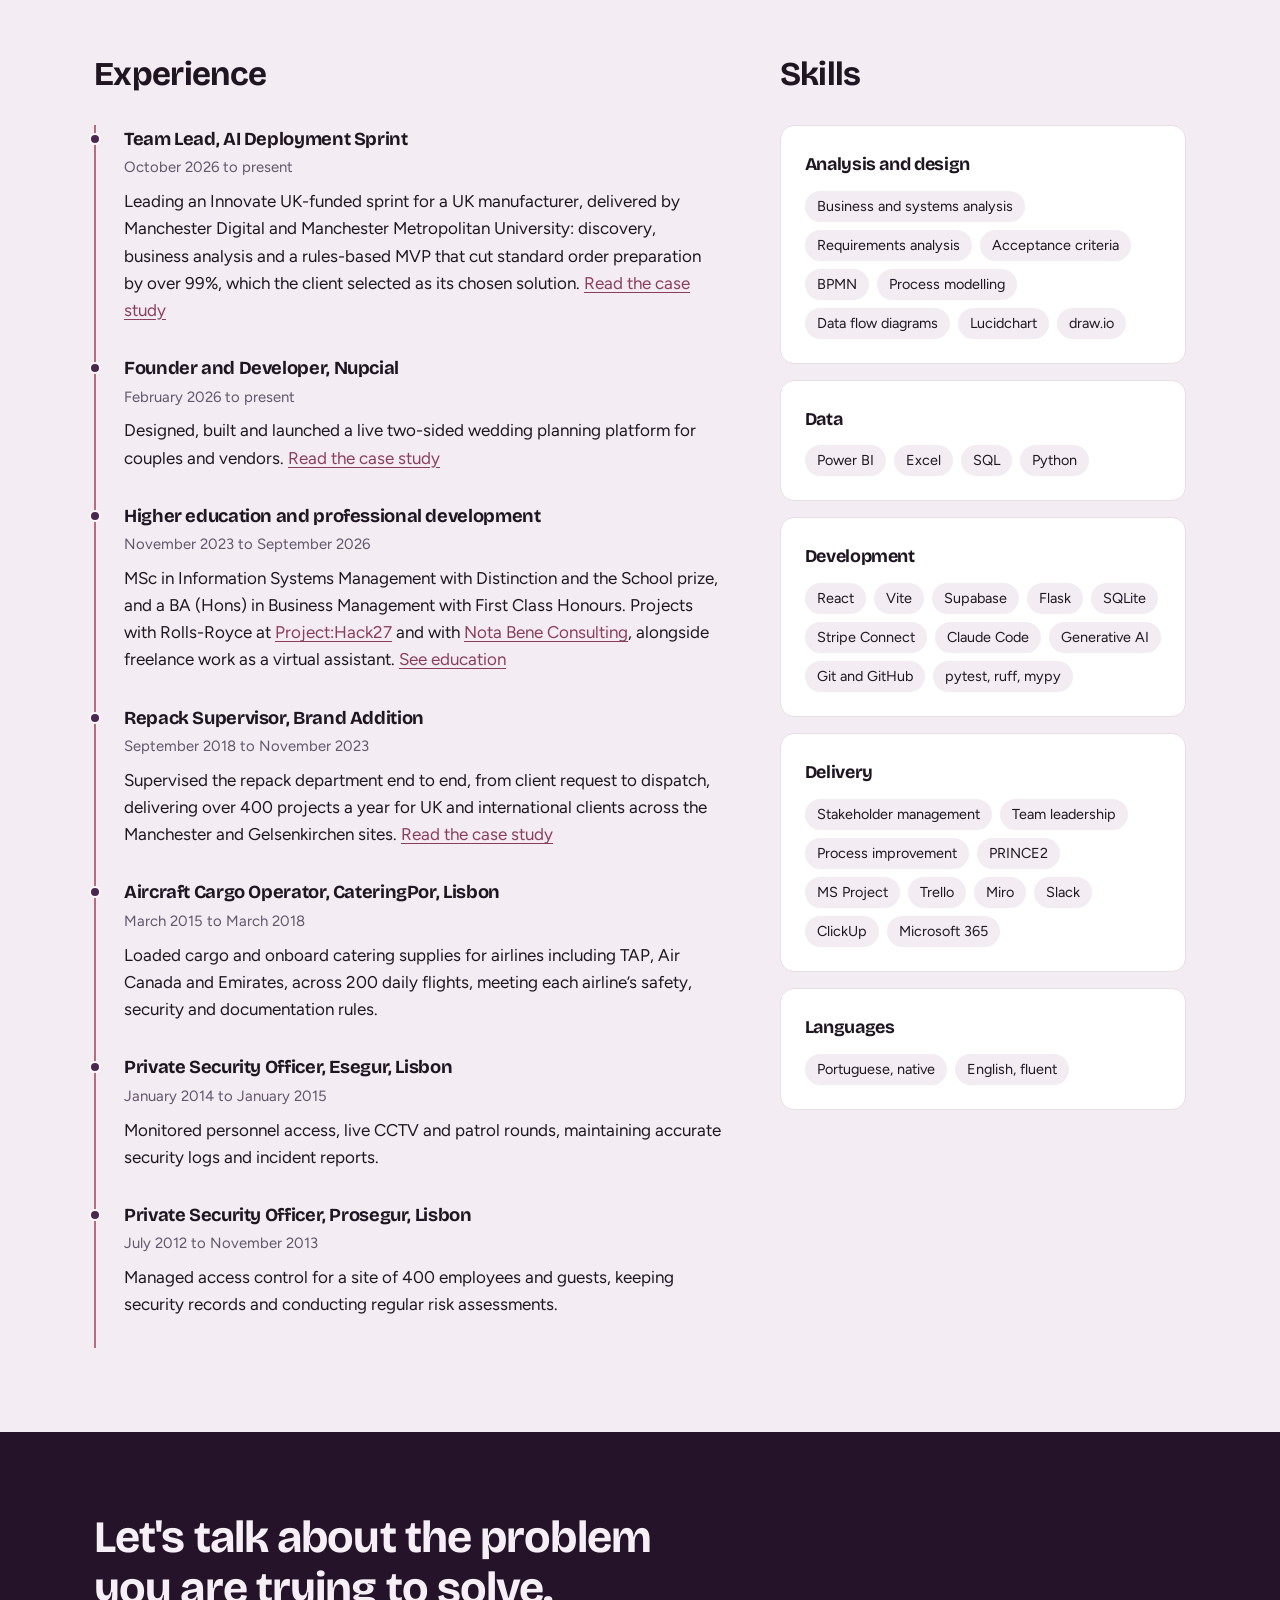
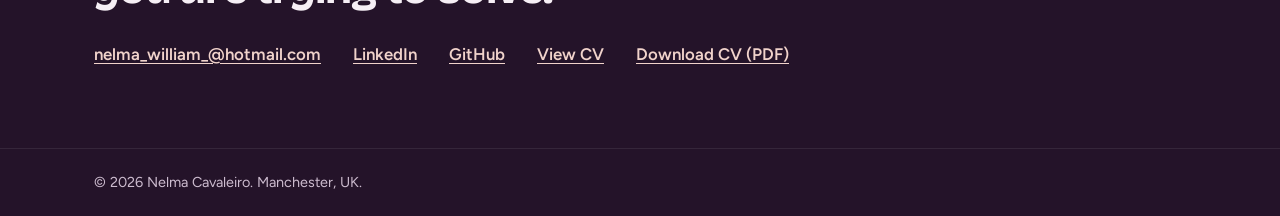
==== commit 84ca132d: "Refactor journey paragraph to remove redundancy Removed repetitive sentence about training as a priv" ====
--- a/about.html
+++ b/about.html
@@ -48,7 +48,7 @@
         <div class="section-head"><h2>My journey</h2><p>My path has not been a straight line, and every step taught me something I still use.</p></div>
         <div class="prose journey">
           <p>I started working at 16, at McDonald’s, while still at school, studying during the day and working evening shifts. It taught me discipline and how to keep going when things are hard. Warehouse work as a picker and packer followed, in fast-paced and physically demanding environments.</p>
-          <p>In 2012, I trained as a private security officer and went on to work with Prosegur and Esegur, where I learned to stay alert, assertive and professional in a male-dominated field. From 2013, I also trained as a volunteer firefighter with the Bombeiros Voluntários da Póvoa de Santa Iria, completing courses in ambulance crew skills, life support, vehicle rescue and firefighting, and learning to stay calm and efficient under pressure. In 2014, I earned a place at university in Portugal, but I had to give it up because I could not afford the fees. With CateringPor, after airside and ramp safety training, I worked on aircraft for airlines including Emirates, where every detail mattered.</p>
+          <p>In 2012, I trained as a private security officer and went on to work with Prosegur and Esegur, where I learned to stay alert, assertive and professional in a male-dominated field. From 2013, I also trained as a volunteer firefighter with the Bombeiros Voluntários da Póvoa de Santa Iria, completing courses in ambulance crew skills, life support, vehicle rescue and firefighting, and learning to stay calm and efficient under pressure. With CateringPor, after airside and ramp safety training, I worked on aircraft for airlines including Emirates, where every detail mattered.</p>
           <p>In the UK, I supervised the repack department at Brand Addition and travelled to Germany to train staff, and I qualified as a workplace first aider and in the rules for shipping lithium batteries by air, road and sea. Alongside work and family, I completed a BA with First Class Honours and then an MSc with Distinction, while working as a freelance virtual assistant. Since 2023, I have volunteered with Aviva Manchester Church, in children’s ministry, media and conference support.</p>
           <p>Today, I bring all of this into how I approach technology: I start with how the work is done, because I have done so much of it myself.</p>
         </div>
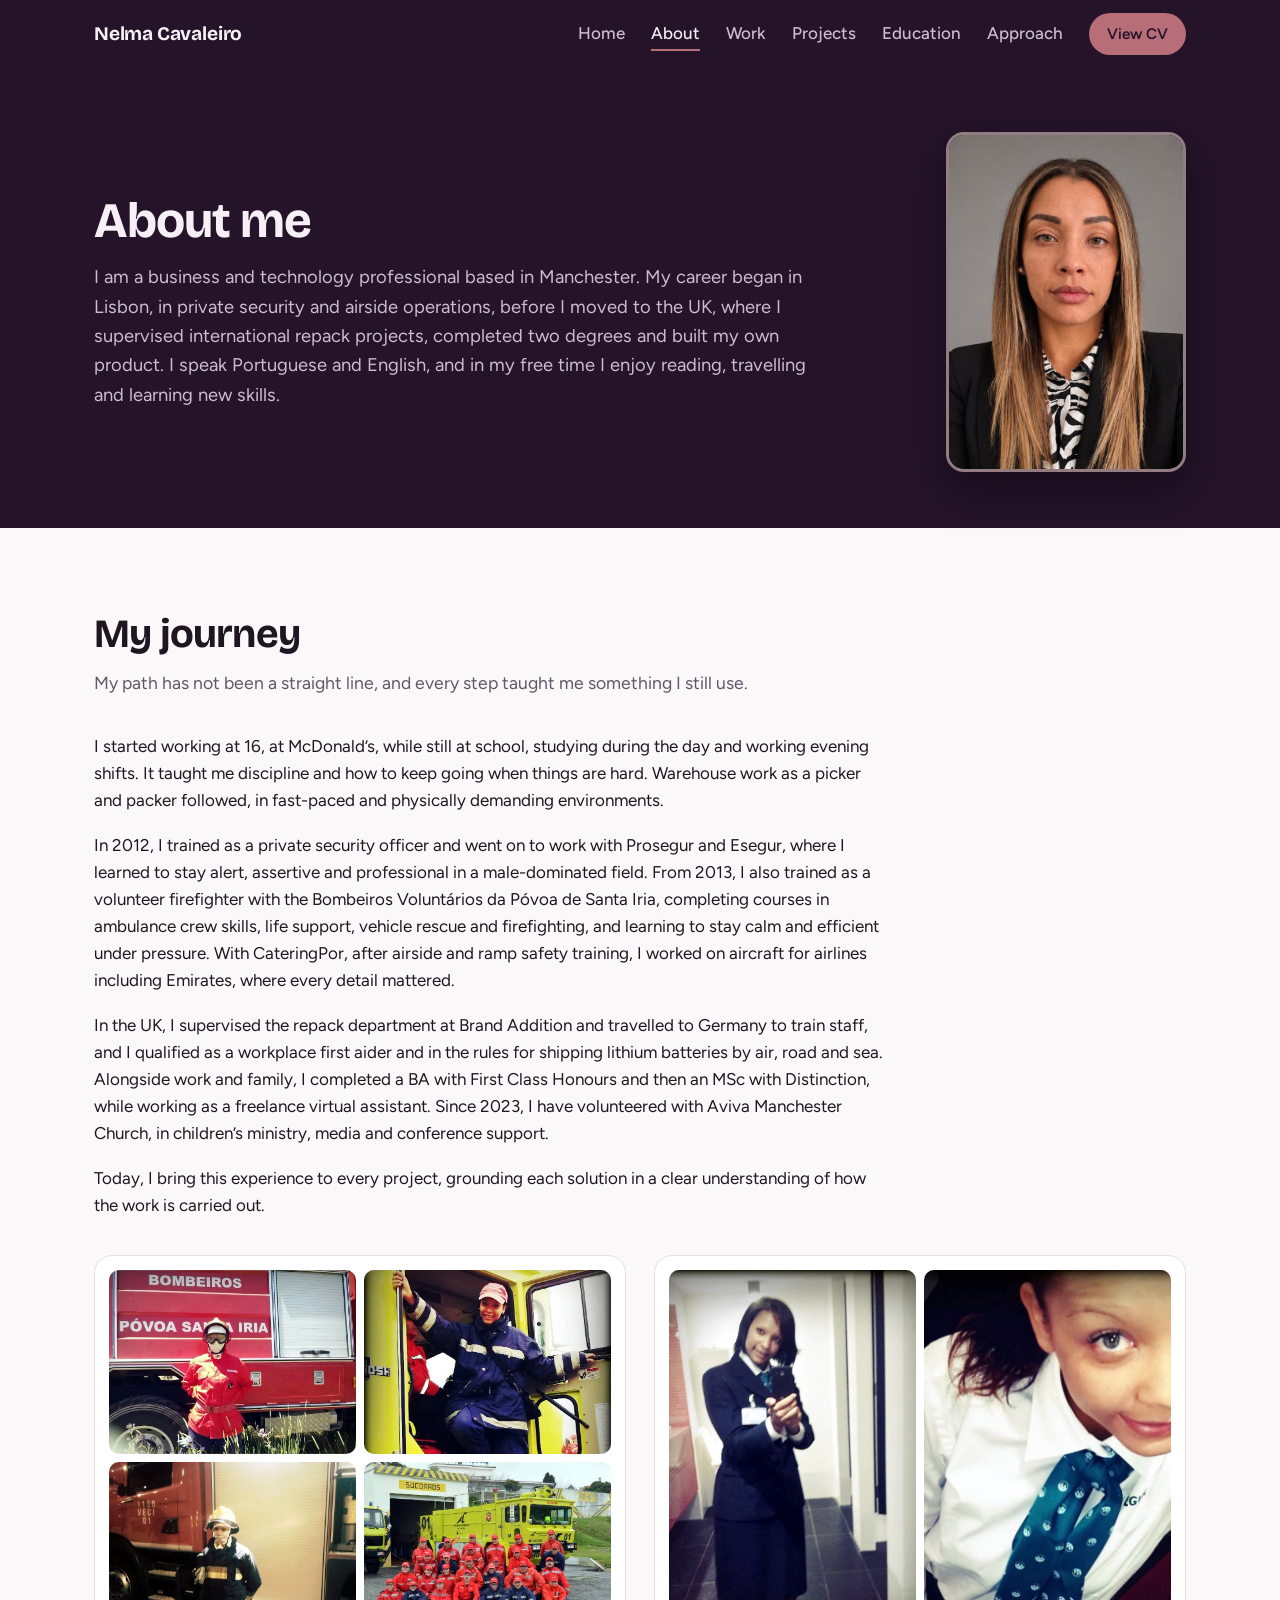
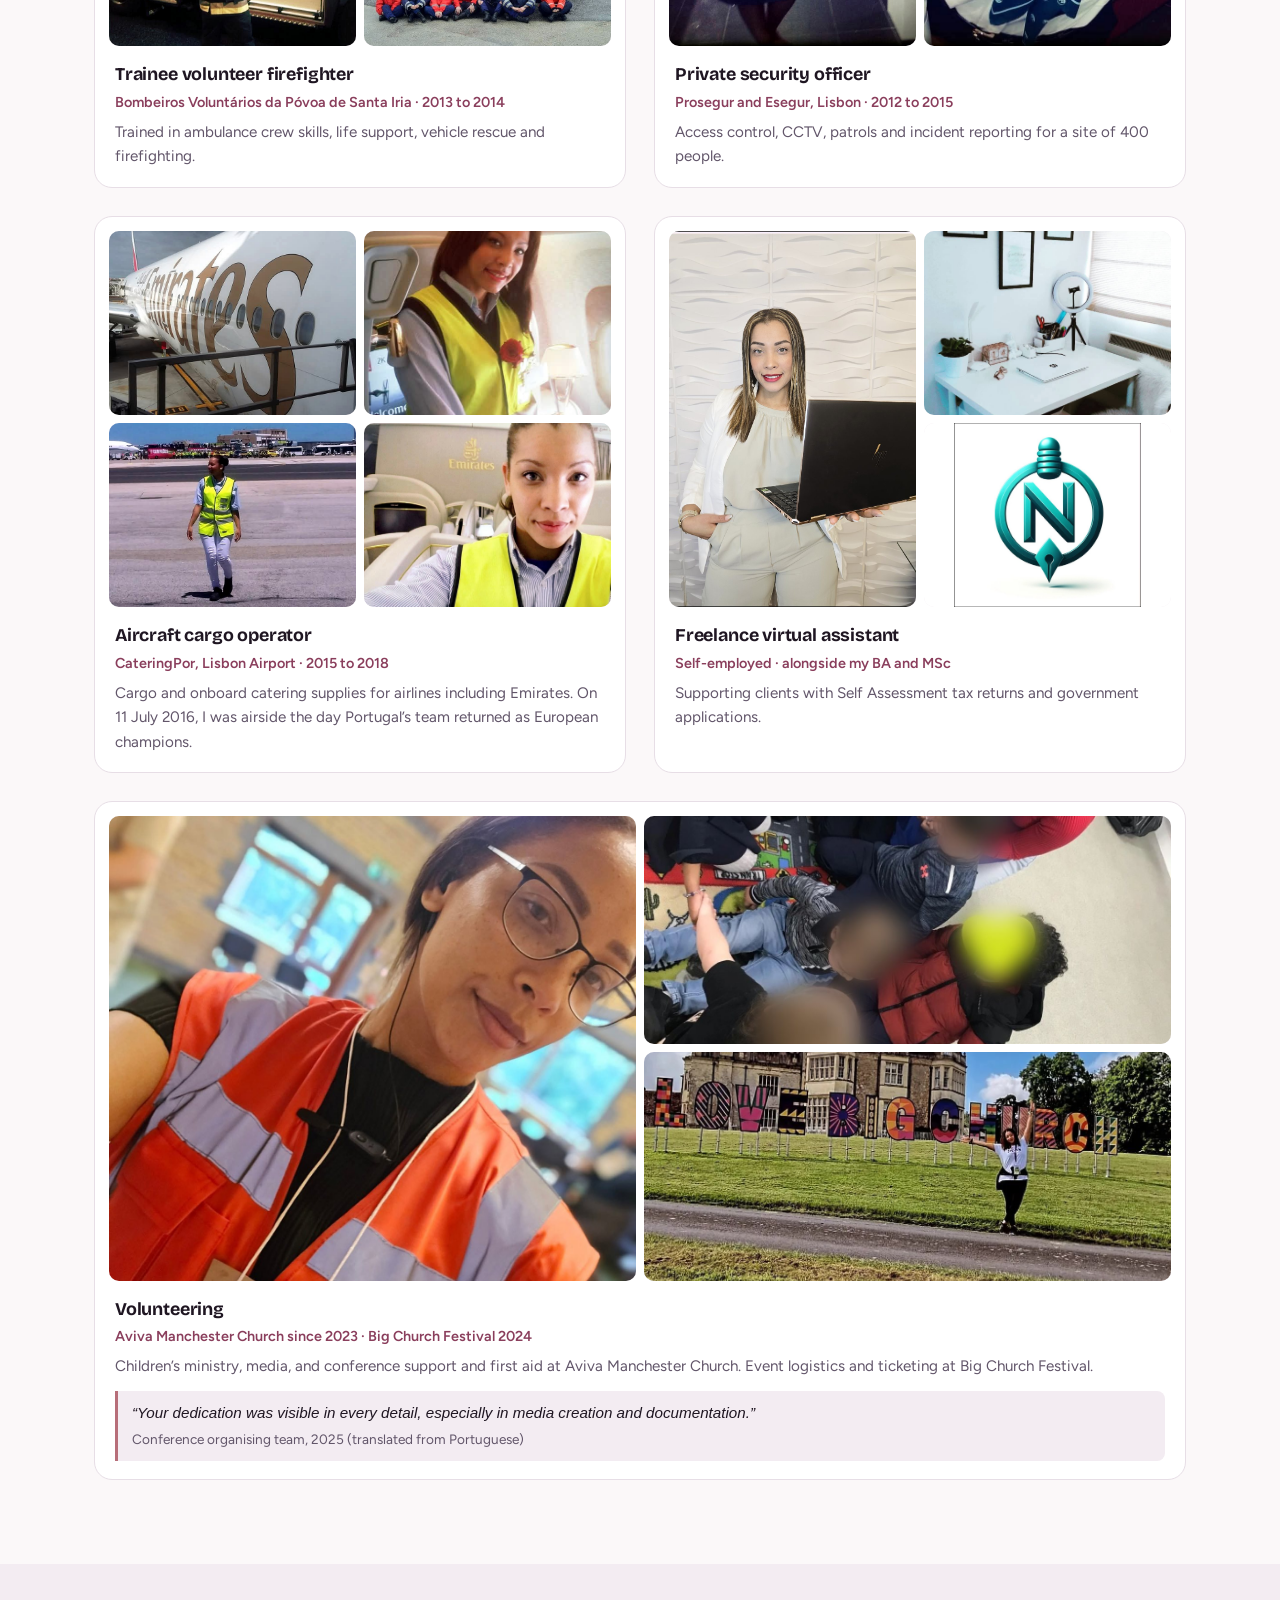
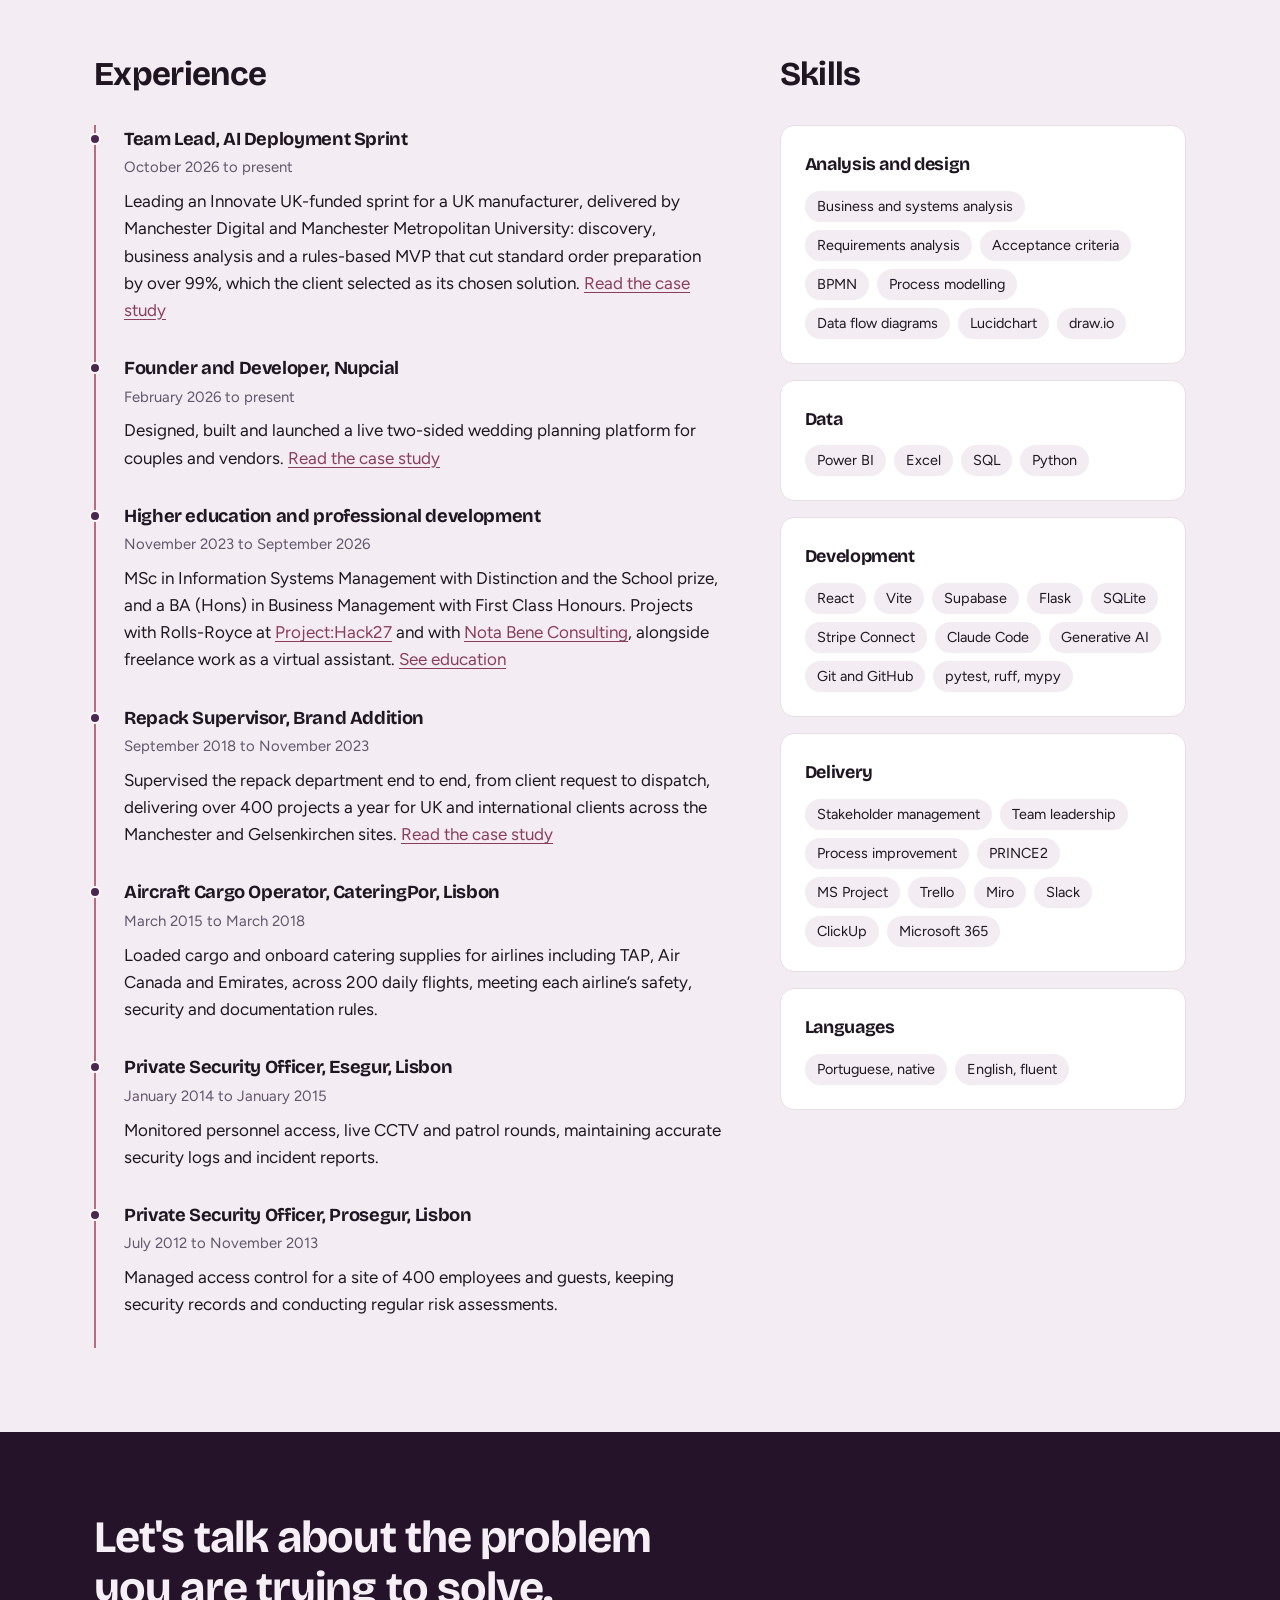
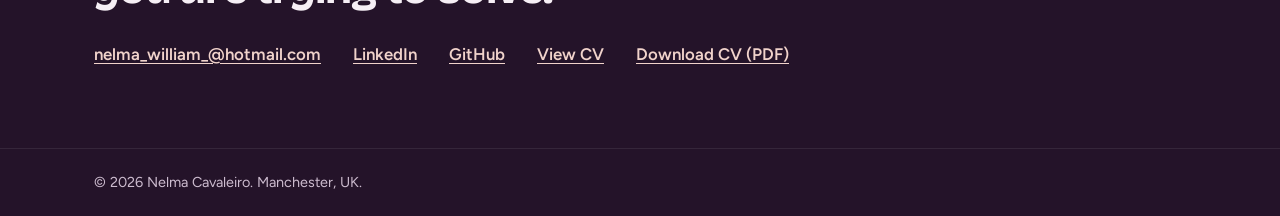
==== commit e3961c5b: "Revise concluding paragraph in about.html Updated the final paragraph to better reflect the approach" ====
--- a/about.html
+++ b/about.html
@@ -50,7 +50,7 @@
           <p>I started working at 16, at McDonald’s, while still at school, studying during the day and working evening shifts. It taught me discipline and how to keep going when things are hard. Warehouse work as a picker and packer followed, in fast-paced and physically demanding environments.</p>
           <p>In 2012, I trained as a private security officer and went on to work with Prosegur and Esegur, where I learned to stay alert, assertive and professional in a male-dominated field. From 2013, I also trained as a volunteer firefighter with the Bombeiros Voluntários da Póvoa de Santa Iria, completing courses in ambulance crew skills, life support, vehicle rescue and firefighting, and learning to stay calm and efficient under pressure. With CateringPor, after airside and ramp safety training, I worked on aircraft for airlines including Emirates, where every detail mattered.</p>
           <p>In the UK, I supervised the repack department at Brand Addition and travelled to Germany to train staff, and I qualified as a workplace first aider and in the rules for shipping lithium batteries by air, road and sea. Alongside work and family, I completed a BA with First Class Honours and then an MSc with Distinction, while working as a freelance virtual assistant. Since 2023, I have volunteered with Aviva Manchester Church, in children’s ministry, media and conference support.</p>
-          <p>Today, I bring all of this into how I approach technology: I start with how the work is done, because I have done so much of it myself.</p>
+          <p>Today, I bring this experience to every project, grounding each solution in a clear understanding of how the work is carried out.</p>
         </div>
         <div class="collage-grid" style="margin-top:36px">
         <figure class="collage t4">
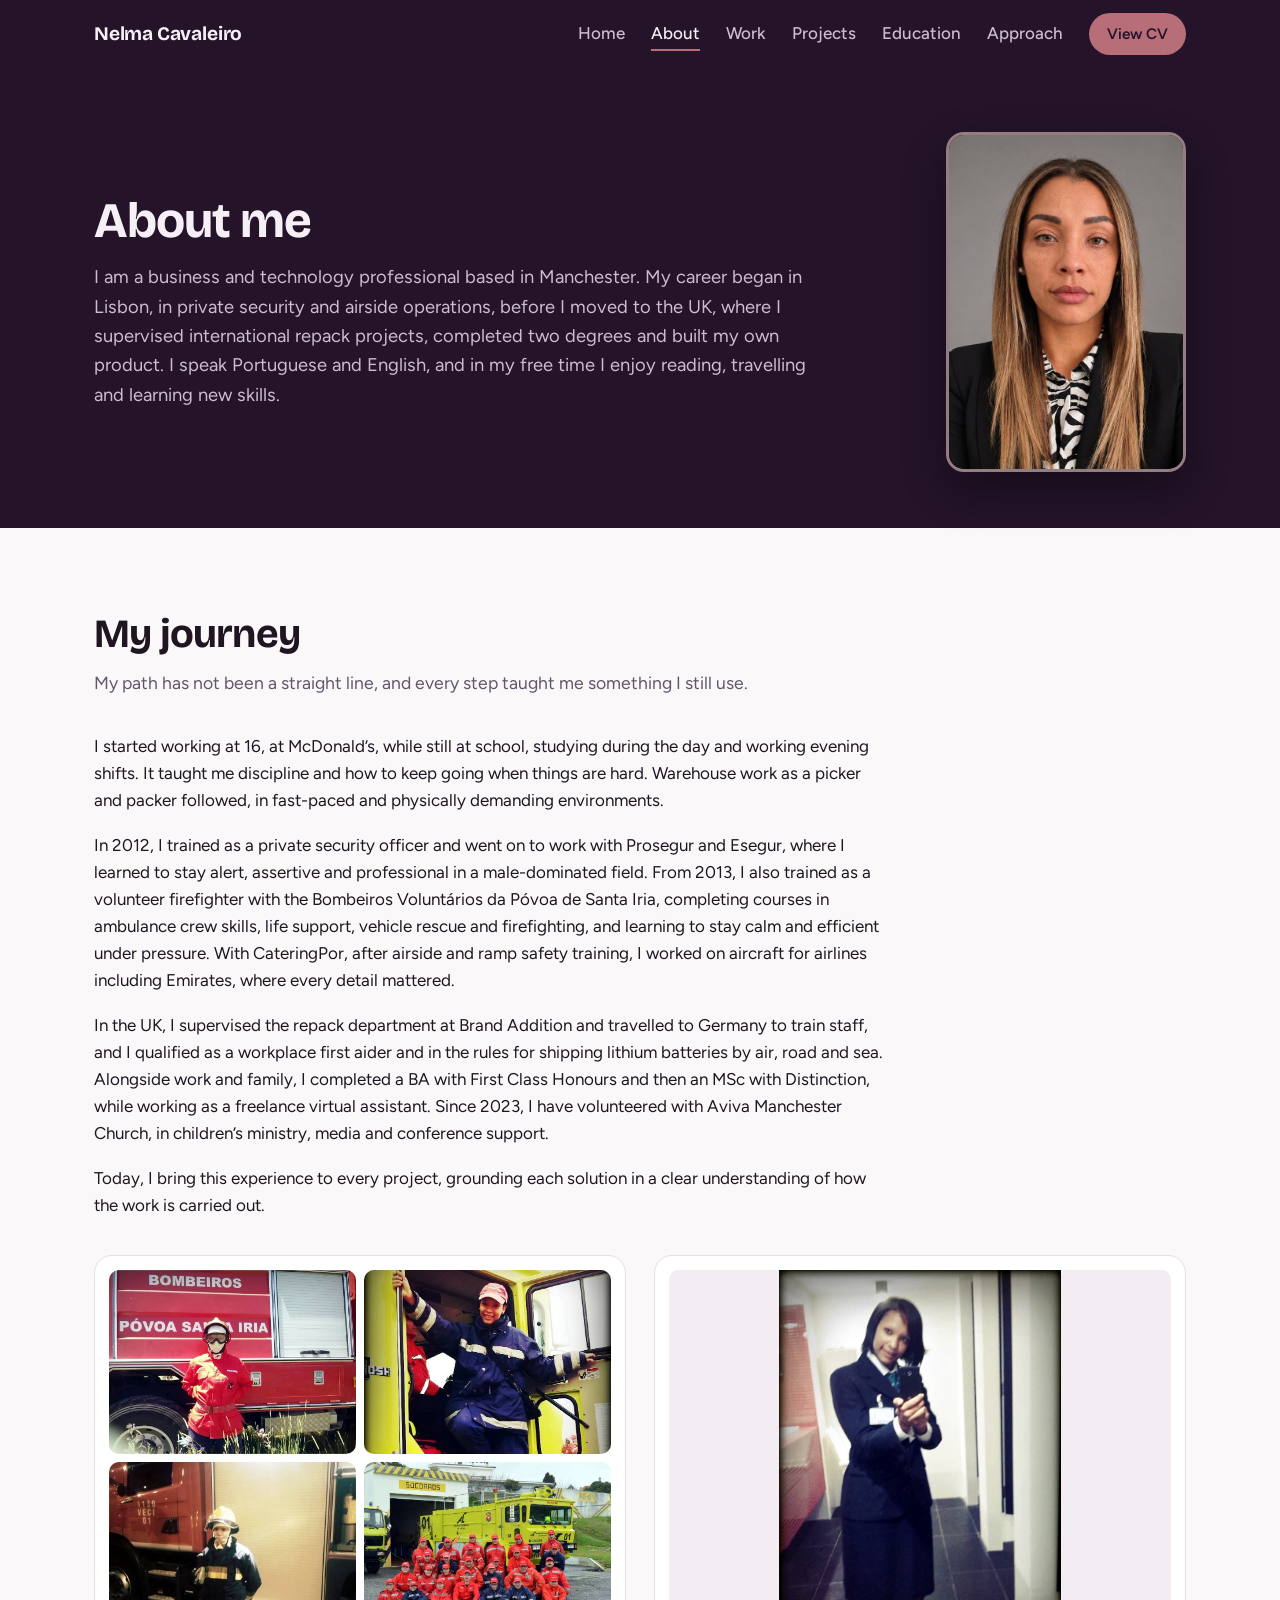
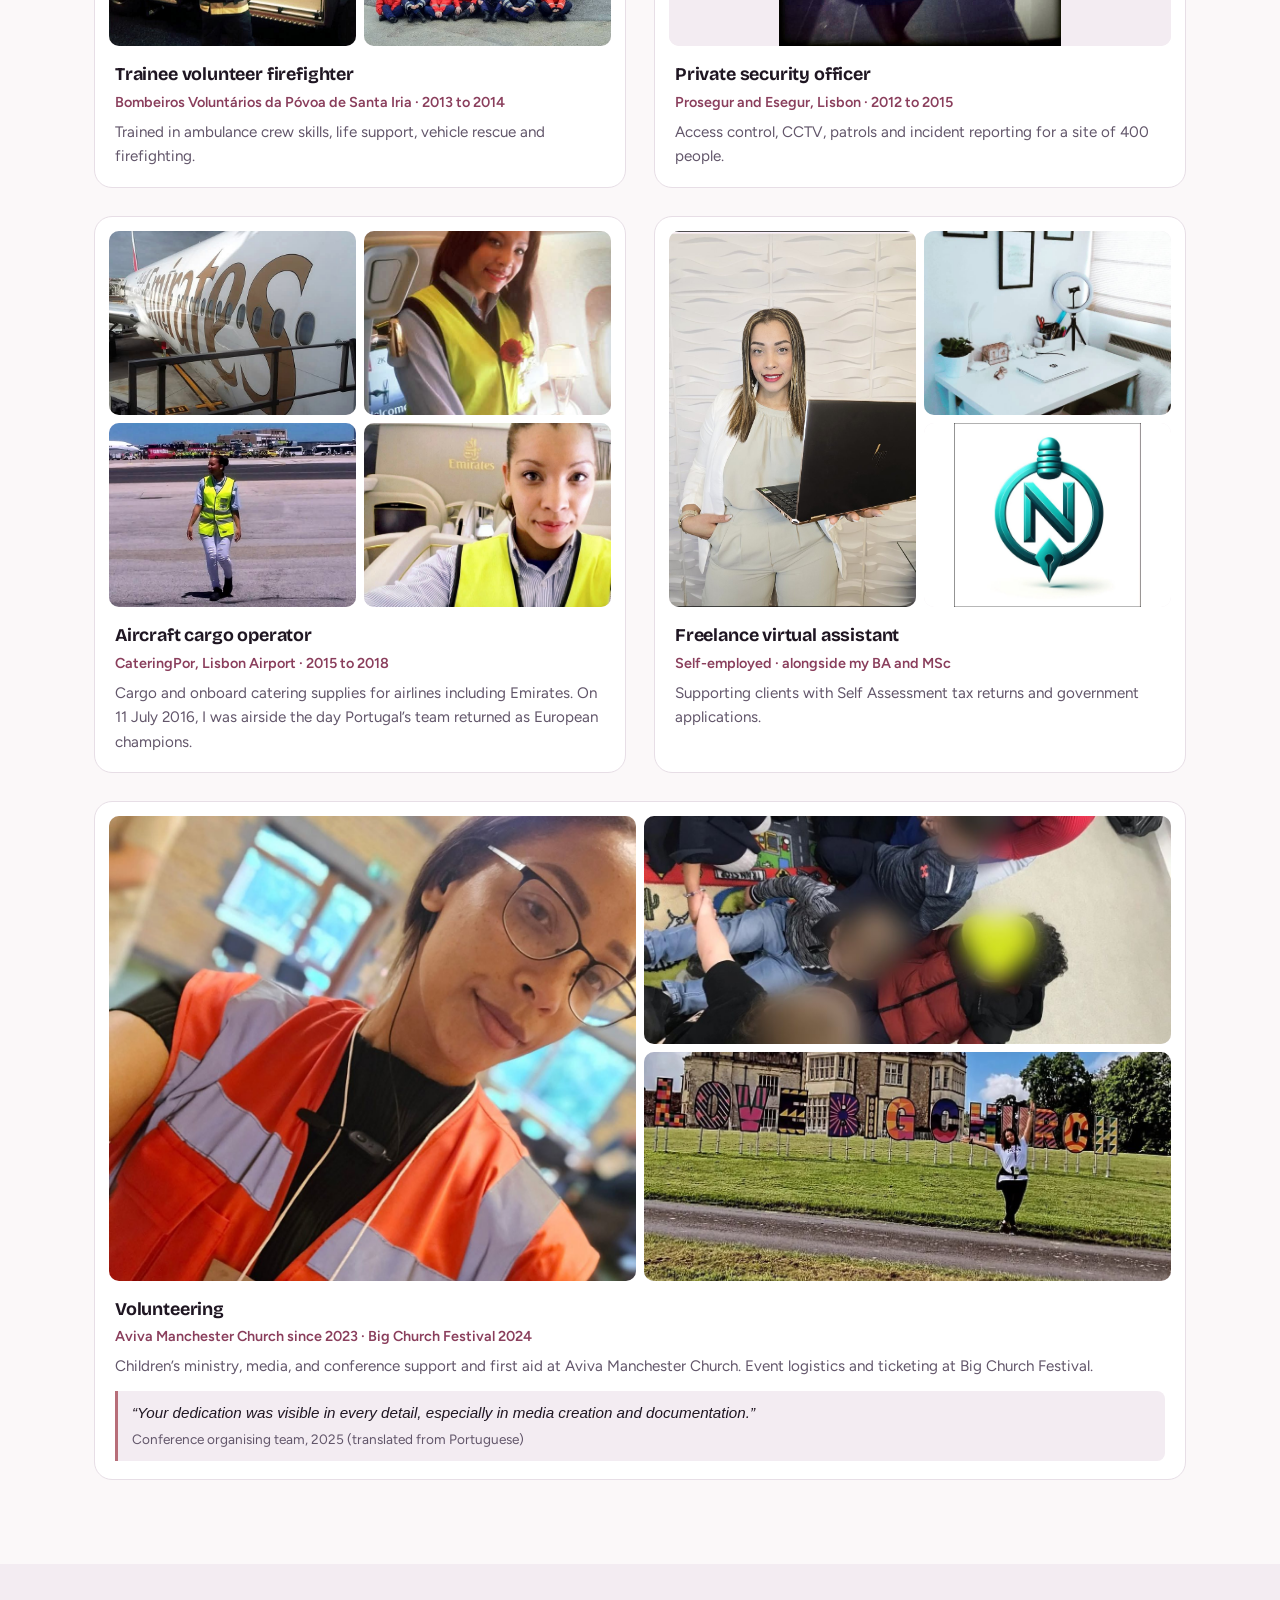
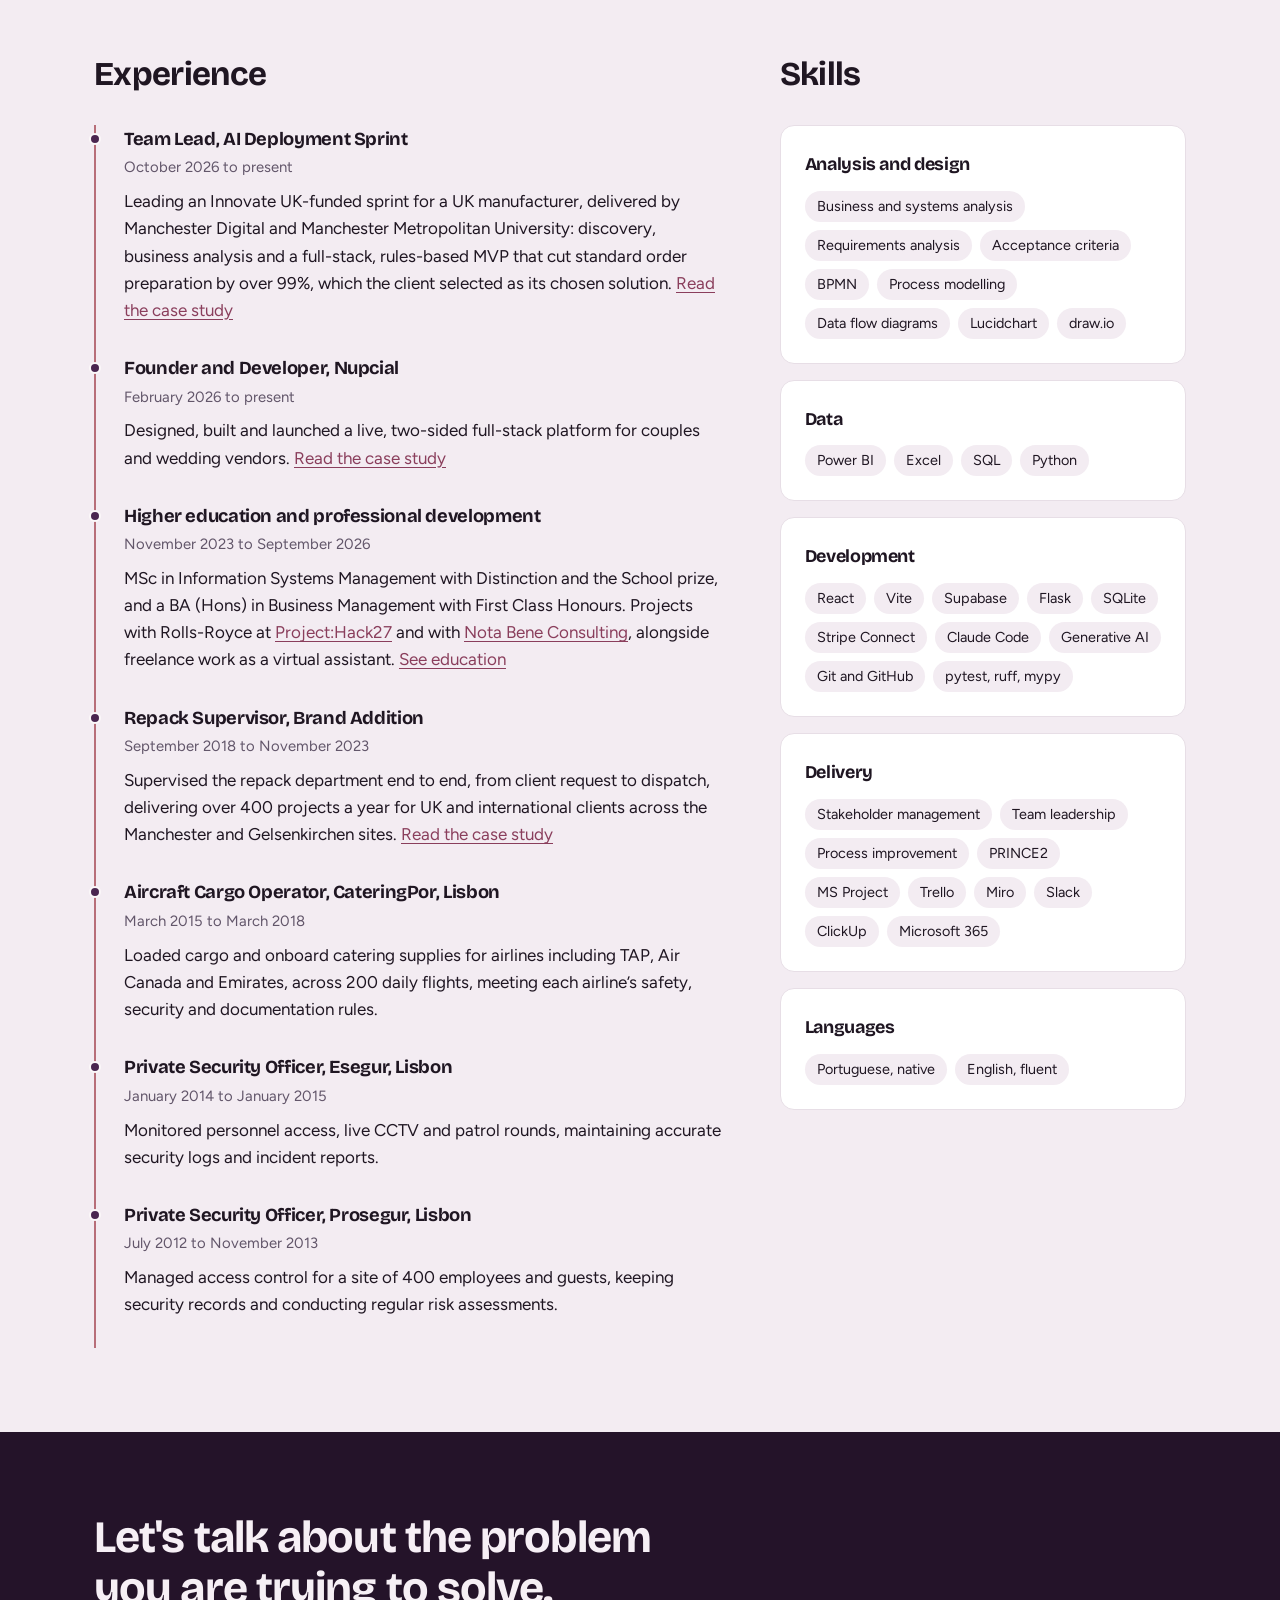
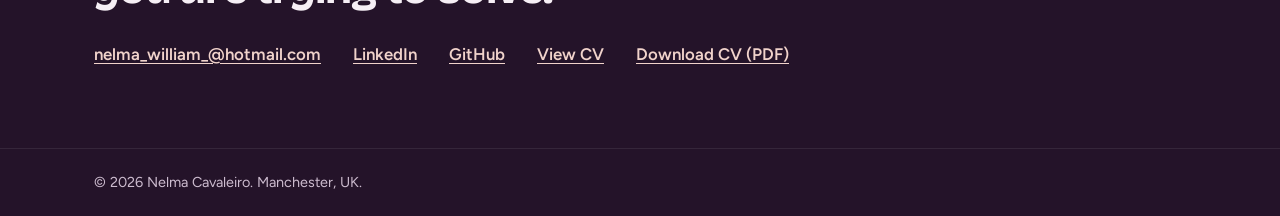
==== commit d49d71f9: "Add files via upload" ====
--- a/about.html
+++ b/about.html
@@ -62,10 +62,9 @@
           </div>
           <figcaption><p class="c-title">Trainee volunteer firefighter</p><p class="c-meta">Bombeiros Voluntários da Póvoa de Santa Iria · 2013 to 2014</p><p class="c-note">Trained in ambulance crew skills, life support, vehicle rescue and firefighting.</p></figcaption>
         </figure>
-        <figure class="collage t2">
+        <figure class="collage t1">
           <div class="tiles">
-            <a href="assets/img/journey/sec-uniform.jpg" target="_blank" rel="noopener"><img src="assets/img/journey/sec-uniform.jpg" alt="Nelma in her private security uniform" loading="lazy" style="object-position:50% 30%"></a>
-            <a href="assets/img/journey/sec-esegur.jpg" target="_blank" rel="noopener"><img src="assets/img/journey/sec-esegur.jpg" alt="Nelma in her Esegur uniform shirt and scarf" loading="lazy" style="object-position:40% 40%"></a>
+            <a href="assets/img/journey/sec-uniform.jpg" target="_blank" rel="noopener"><img src="assets/img/journey/sec-uniform.jpg" alt="Nelma in her private security uniform" loading="lazy" style="object-fit:contain;background:var(--plum-tint)"></a>
           </div>
           <figcaption><p class="c-title">Private security officer</p><p class="c-meta">Prosegur and Esegur, Lisbon · 2012 to 2015</p><p class="c-note">Access control, CCTV, patrols and incident reporting for a site of 400 people.</p></figcaption>
         </figure>
@@ -102,8 +101,8 @@
         <div>
           <h2>Experience</h2>
           <ol class="timeline">
-            <li><h3>Team Lead, AI Deployment Sprint</h3><p class="when">October 2026 to present</p><p>Leading an Innovate UK-funded sprint for a UK manufacturer, delivered by Manchester Digital and Manchester Metropolitan University: discovery, business analysis and a rules-based MVP that cut standard order preparation by over 99%, which the client selected as its chosen solution. <a href="case-ai-sprint.html">Read the case study</a></p></li>
-            <li><h3>Founder and Developer, Nupcial</h3><p class="when">February 2026 to present</p><p>Designed, built and launched a live two-sided wedding planning platform for couples and vendors. <a href="case-nupcial.html">Read the case study</a></p></li>
+            <li><h3>Team Lead, AI Deployment Sprint</h3><p class="when">October 2026 to present</p><p>Leading an Innovate UK-funded sprint for a UK manufacturer, delivered by Manchester Digital and Manchester Metropolitan University: discovery, business analysis and a full-stack, rules-based MVP that cut standard order preparation by over 99%, which the client selected as its chosen solution. <a href="case-ai-sprint.html">Read the case study</a></p></li>
+            <li><h3>Founder and Developer, Nupcial</h3><p class="when">February 2026 to present</p><p>Designed, built and launched a live, two-sided full-stack platform for couples and wedding vendors. <a href="case-nupcial.html">Read the case study</a></p></li>
             <li><h3>Higher education and professional development</h3><p class="when">November 2023 to September 2026</p><p>MSc in Information Systems Management with Distinction and the School prize, and a BA (Hons) in Business Management with First Class Honours. Projects with Rolls-Royce at <a href="case-hack27.html">Project:Hack27</a> and with <a href="case-notabene.html">Nota Bene Consulting</a>, alongside freelance work as a virtual assistant. <a href="education.html">See education</a></p></li>
             <li><h3>Repack Supervisor, Brand Addition</h3><p class="when">September 2018 to November 2023</p><p>Supervised the repack department end to end, from client request to dispatch, delivering over 400 projects a year for UK and international clients across the Manchester and Gelsenkirchen sites. <a href="case-brand-addition.html">Read the case study</a></p></li>
             <li><h3>Aircraft Cargo Operator, CateringPor, Lisbon</h3><p class="when">March 2015 to March 2018</p><p>Loaded cargo and onboard catering supplies for airlines including TAP, Air Canada and Emirates, across 200 daily flights, meeting each airline’s safety, security and documentation rules.</p></li>
